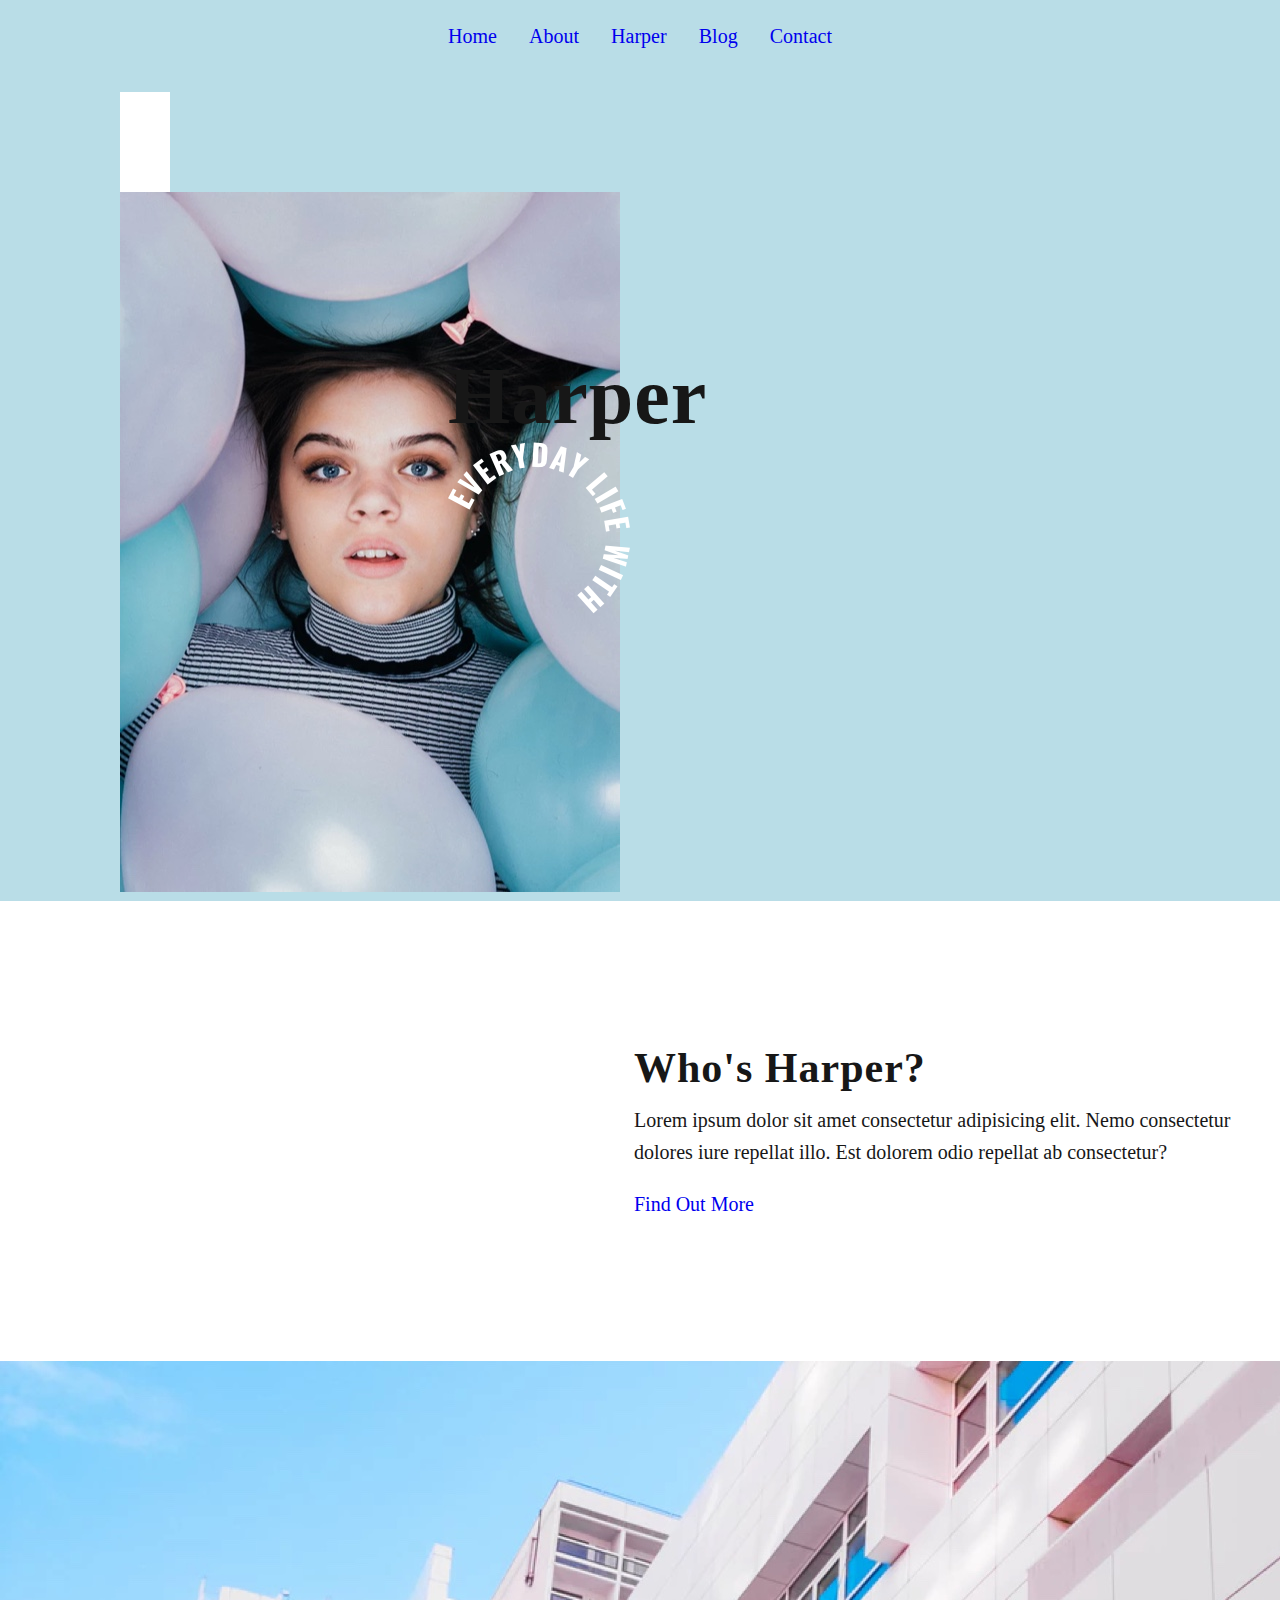
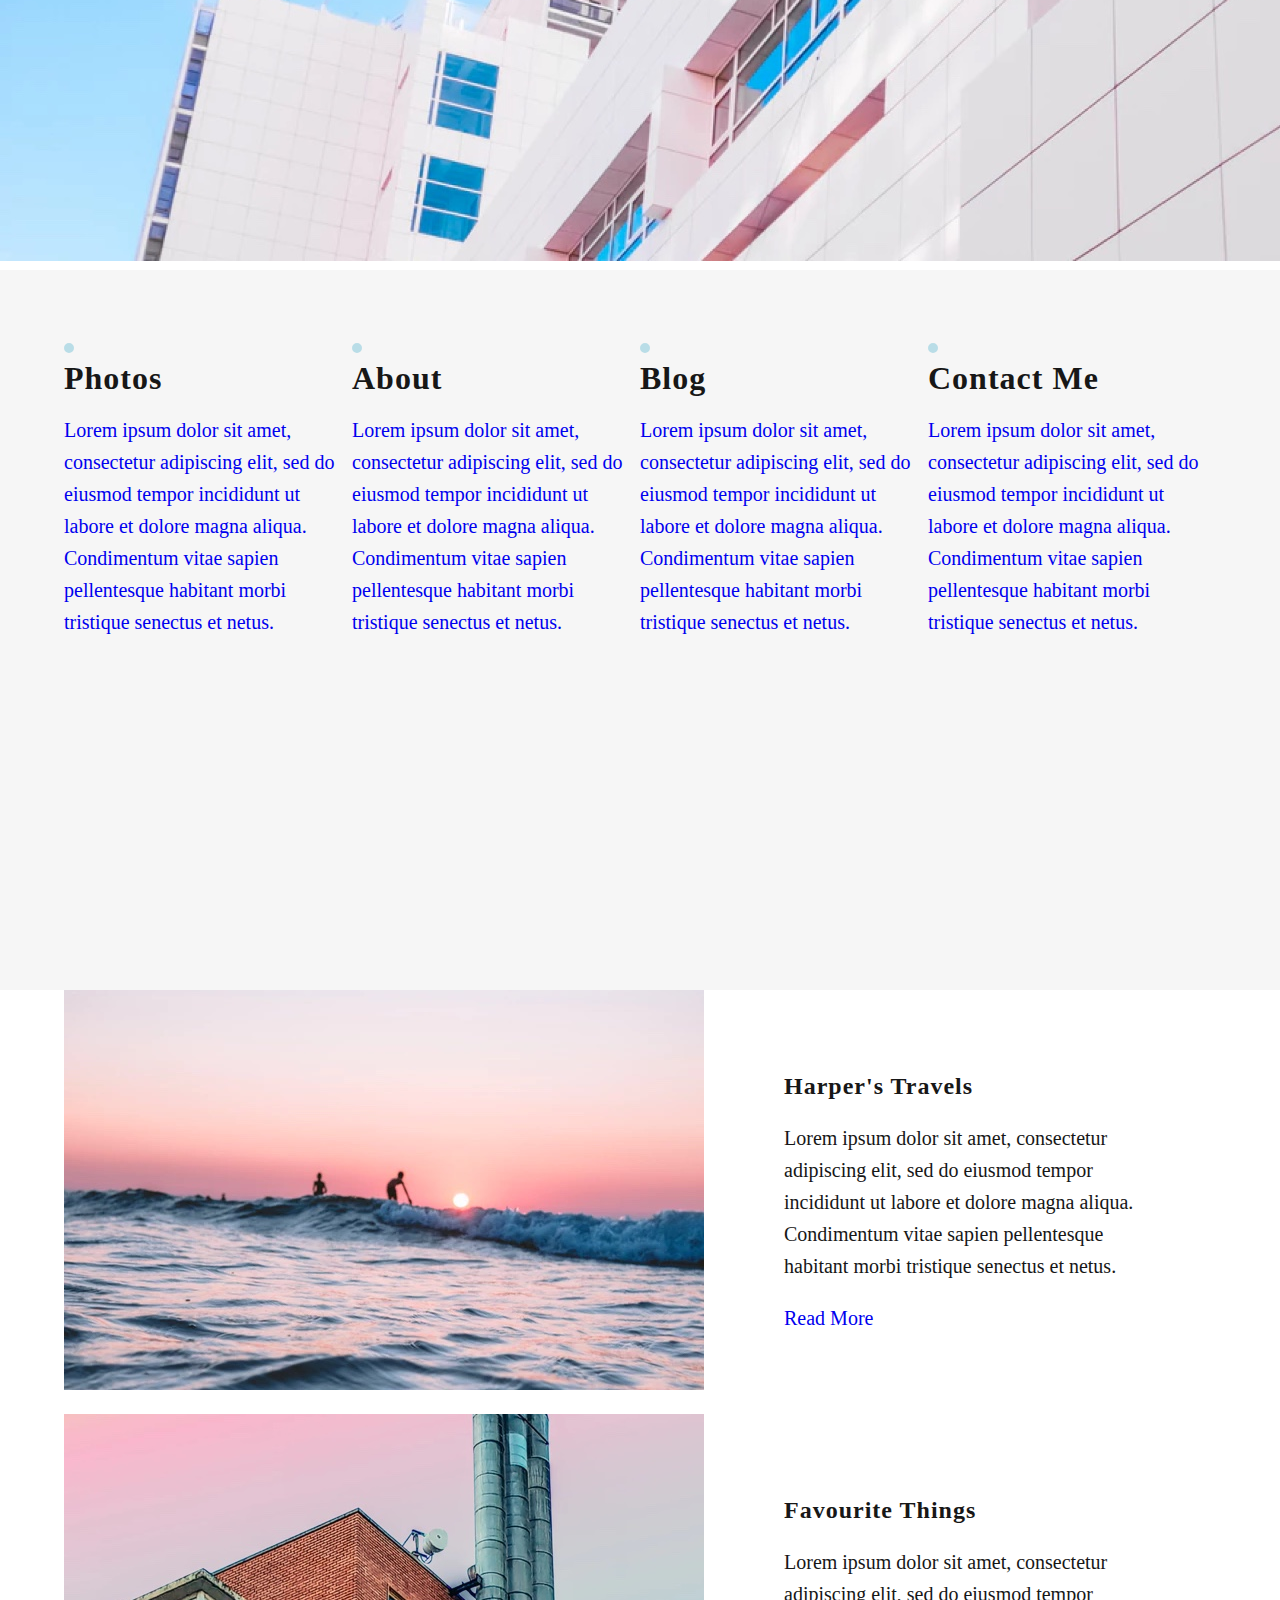
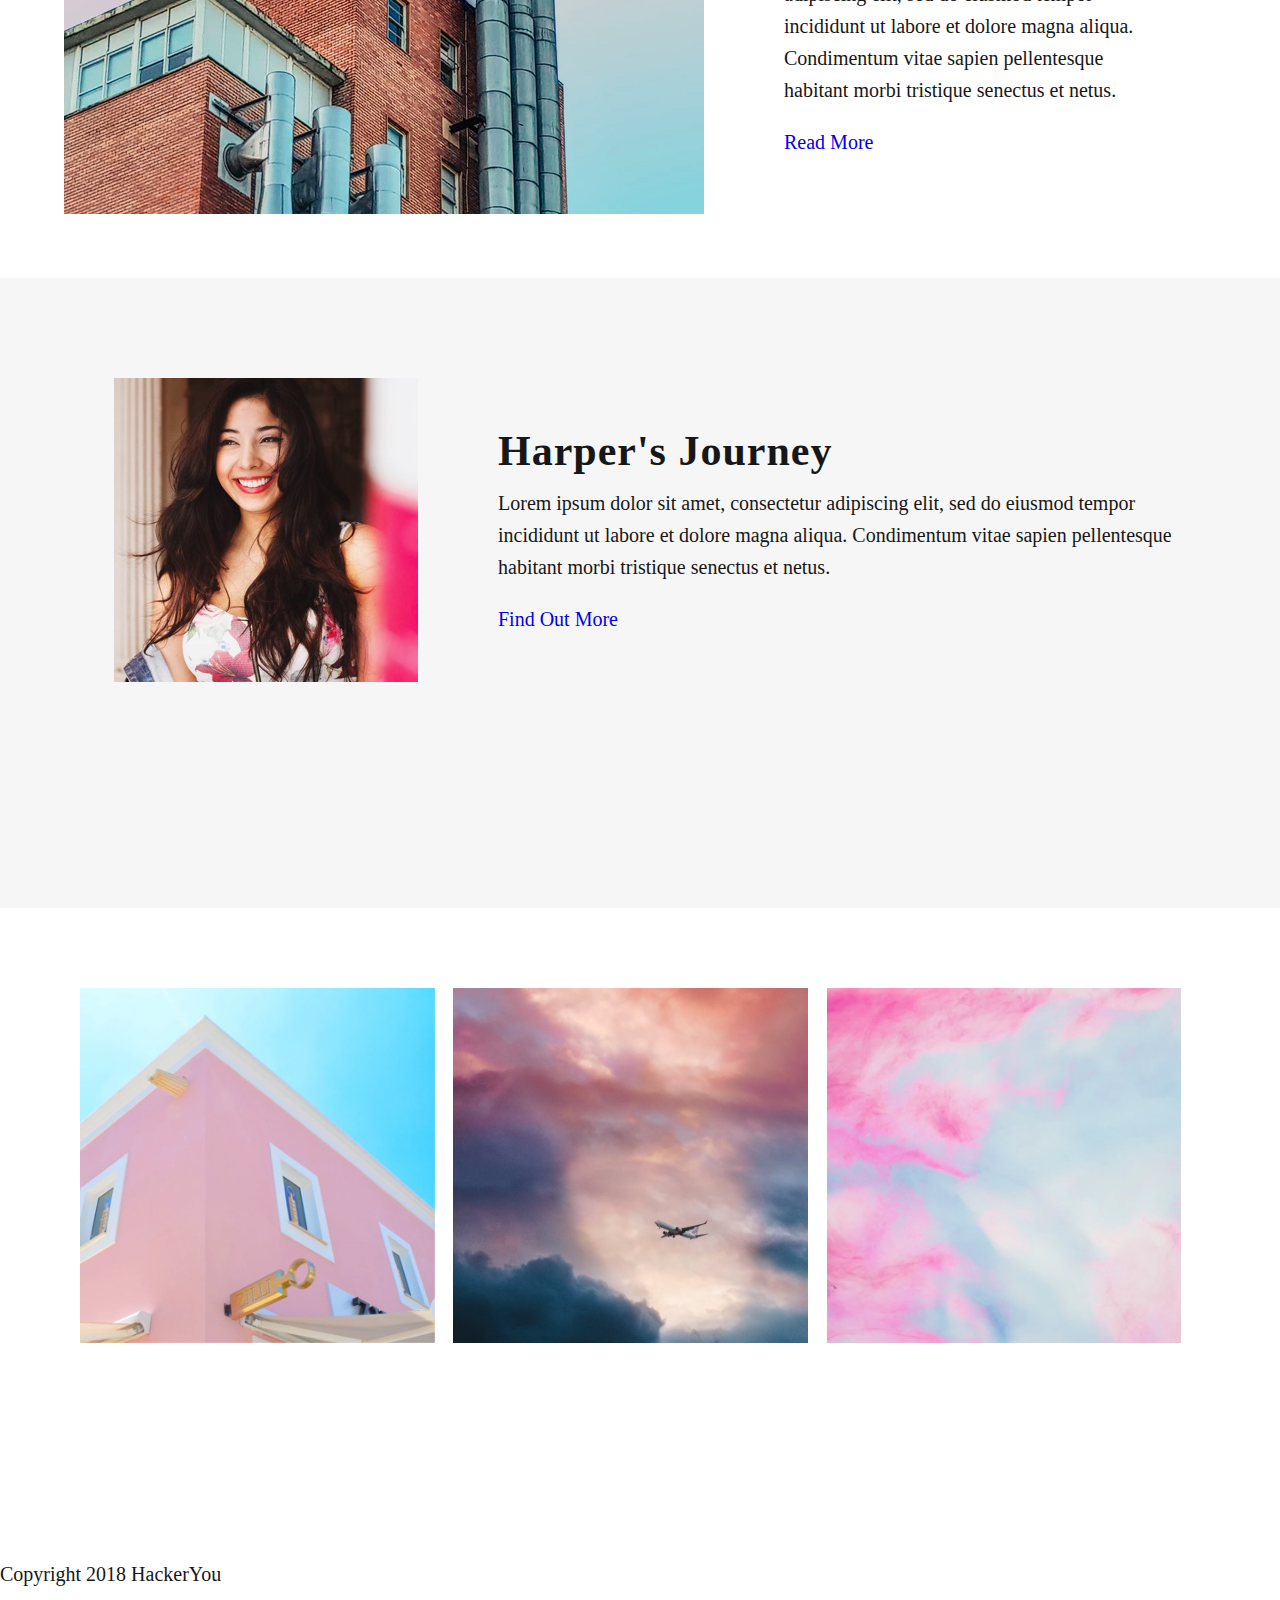
==== index.html @ 5251ff86 "started styling for homme page" ====
<!DOCTYPE html>
<html lang="en">
<head>
    <meta charset="UTF-8">
    <meta http-equiv="X-UA-Compatible" content="IE=edge">
    <meta name="viewport" content="width=device-width, initial-scale=1.0">
    <title>Harper Homepage</title>
    <link rel="stylesheet" href="./styles/styles.css">
</head>
<body>
    <nav class="navBar">
        <!-- <div class="wrapper"> -->
            <ul class="mainMenu">
                <li><a href="#home">Home</a></li>
                <li><a href="#about">About</a></li>
                <li><a href="#home">Harper</a></li>
                <li><a href="#blog">Blog</a></li>
                <li><a href="#contact">Contact</a></li>
            </ul>
        </div>
    </nav>

    <header>
        <div class="headerImgContainer">
            <div class="headerRectangle"></div>
            <img src="./assets/home-image-1.jpg" alt="headshot of women lying down surrounded by balloons">
        </div>
        <div class="headerContent">
            <div class="contentContainer">
                <h1>Harper</h1>
                <img src="./assets/circle-text.png" alt="everyday life with">
            </div>
        </div>
    </header>

    <main id="mainSection">
        <section class="whosHarper" id="about">
            <div class="wrapper">
                <h2>Who's Harper?</h2>
                <p>Lorem ipsum dolor sit amet consectetur adipisicing elit. Nemo consectetur dolores iure repellat illo. Est dolorem odio repellat ab consectetur?</p>
                <a href="#" class="button">Find Out More</a>
            </div>
        </section>
        <section class="spacer">
            <img src="./assets/home-image-2.jpg" alt="close up photo of pink building with blue sky">
        </section>
        <section class="categories">
            <div class="wrapper">
                <ul class="category">
                    <li>
                        <a href="#">
                            <img src="./assets/photos-icon.png" alt="icon of a photo">
                            <h3>Photos</h3>
                            <p>Lorem ipsum dolor sit amet, consectetur adipiscing elit, sed do eiusmod tempor incididunt ut labore et dolore magna aliqua. Condimentum vitae sapien pellentesque habitant morbi tristique senectus et netus.</p>
                        </a>
                    </li>
                    <li>
                        <a href="#">
                            <img src="./assets/user-icon.png" alt="user icon">
                            <h3>About</h3>
                            <p>Lorem ipsum dolor sit amet, consectetur adipiscing elit, sed do eiusmod tempor incididunt ut labore et dolore magna aliqua. Condimentum vitae sapien pellentesque habitant morbi tristique senectus et netus.</p>
                        </a>
                    </li>
                    <li>
                        <a href="#">
                            <img src="./assets/blog-icon.png" alt="icon of a computer">
                            <h3>Blog</h3>
                            <p>Lorem ipsum dolor sit amet, consectetur adipiscing elit, sed do eiusmod tempor incididunt ut labore et dolore magna aliqua. Condimentum vitae sapien pellentesque habitant morbi tristique senectus et netus.</p>
                        </a>
                    </li>
                    <li>
                        <a href="#">
                            <img src="./assets/contact-icon.png" alt="icon of a phone">
                            <h3>Contact Me</h3>
                            <p>Lorem ipsum dolor sit amet, consectetur adipiscing elit, sed do eiusmod tempor incididunt ut labore et dolore magna aliqua. Condimentum vitae sapien pellentesque habitant morbi tristique senectus et netus.</p>
                        </a>
                    </li>
                </ul>
            </div>
        </section>

        <section class="blog" id="blog">
            <div class="wrapper">
                <div class="blogOne">
                    <div class="blogOneImg">
                        <img src="./assets/home-image-3.jpg" alt="two surfers at sunset">
                    </div>
                    <div class="blogOneContent">
                        <h4>Harper's Travels</h4>
                        <p>Lorem ipsum dolor sit amet, consectetur adipiscing elit, sed do eiusmod tempor incididunt ut labore et dolore magna
                        aliqua. Condimentum vitae sapien pellentesque habitant morbi tristique senectus et netus.</p>
                        <a href="#">Read More</a>
                    </div>
                </div>
                <div class="blogTwo">
                    <div class="blogTwoImg">
                        <img src="./assets/home-image-4.jpg" alt="close up shot of industrial building">
                    </div>
                    <div class="blogTwoContent">
                        <h4>Favourite Things</h4>
                        <p>Lorem ipsum dolor sit amet, consectetur adipiscing elit, sed do eiusmod tempor incididunt ut labore et dolore magna
                        aliqua. Condimentum vitae sapien pellentesque habitant morbi tristique senectus et netus.</p>
                        <a href="#">Read More</a>
                    </div>
                </div>
            </div>
        </section>
        
        <section class="journey">
            <div class="wrapper">
                <div class="journeyFlex">
                    <div class="headshot">
                        <img src="./assets/home-image-5.jpg" alt="headshot of Harper">
                    </div>
                    <div class="journeyContent">
                        <h2>Harper's Journey</h2>
                        <p>Lorem ipsum dolor sit amet, consectetur adipiscing elit, sed do eiusmod tempor incididunt ut labore et dolore magna
                        aliqua. Condimentum vitae sapien pellentesque habitant morbi tristique senectus et netus.</p>
                        <a href="#">Find Out More</a>
                    </div>
                </div>
            </div>
        </section>

        <section class="imgGrid">
            <ul>
                <li>
                    <img src="./assets/home-image-6.jpg" alt="close up shot of top of pink building and clear blue sky">
                </li>
                <li>
                    <img src="./assets/home-image-7.jpg" alt="airplane flying in the sky with colourful clouds">
                </li>
                <li>
                    <img src="./assets/home-image-8.jpg" alt="close up shot of blue and pink watercolor painting">
                </li>
            </ul>
        </section>
    </main>

    <footer>
        <p>Copyright 2018 HackerYou</p>
    </footer>
</body>
</html>
---- styles/styles.css ----
html {
  line-height: 1.15;
  -ms-text-size-adjust: 100%;
  -webkit-text-size-adjust: 100%;
}

body {
  margin: 0;
}

article, aside, footer, header, nav, section {
  display: block;
}

h1 {
  font-size: 2em;
  margin: 0.67em 0;
}

figcaption, figure, main {
  display: block;
}

figure {
  margin: 1em 40px;
}

hr {
  -webkit-box-sizing: content-box;
          box-sizing: content-box;
  height: 0;
  overflow: visible;
}

pre {
  font-family: monospace, monospace;
  font-size: 1em;
}

a {
  background-color: transparent;
  -webkit-text-decoration-skip: objects;
}

abbr[title] {
  border-bottom: none;
  text-decoration: underline;
  -webkit-text-decoration: underline dotted;
          text-decoration: underline dotted;
}

b, strong {
  font-weight: inherit;
}

b, strong {
  font-weight: bolder;
}

code, kbd, samp {
  font-family: monospace, monospace;
  font-size: 1em;
}

dfn {
  font-style: italic;
}

mark {
  background-color: #ff0;
  color: #000;
}

small {
  font-size: 80%;
}

sub, sup {
  font-size: 75%;
  line-height: 0;
  position: relative;
  vertical-align: baseline;
}

sub {
  bottom: -0.25em;
}

sup {
  top: -0.5em;
}

audio, video {
  display: inline-block;
}

audio:not([controls]) {
  display: none;
  height: 0;
}

img {
  border-style: none;
}

svg:not(:root) {
  overflow: hidden;
}

button, input, optgroup, select, textarea {
  font-family: sans-serif;
  font-size: 100%;
  line-height: 1.15;
  margin: 0;
}

button, input {
  overflow: visible;
}

button, select {
  text-transform: none;
}

button, html [type=button], [type=reset], [type=submit] {
  -webkit-appearance: button;
}

button::-moz-focus-inner, [type=button]::-moz-focus-inner, [type=reset]::-moz-focus-inner, [type=submit]::-moz-focus-inner {
  border-style: none;
  padding: 0;
}

button:-moz-focusring, [type=button]:-moz-focusring, [type=reset]:-moz-focusring, [type=submit]:-moz-focusring {
  outline: 1px dotted ButtonText;
}

fieldset {
  padding: 0.35em 0.75em 0.625em;
}

legend {
  -webkit-box-sizing: border-box;
          box-sizing: border-box;
  color: inherit;
  display: table;
  max-width: 100%;
  padding: 0;
  white-space: normal;
}

progress {
  display: inline-block;
  vertical-align: baseline;
}

textarea {
  overflow: auto;
}

[type=checkbox], [type=radio] {
  -webkit-box-sizing: border-box;
          box-sizing: border-box;
  padding: 0;
}

[type=number]::-webkit-inner-spin-button, [type=number]::-webkit-outer-spin-button {
  height: auto;
}

[type=search] {
  -webkit-appearance: textfield;
  outline-offset: -2px;
}

[type=search]::-webkit-search-cancel-button, [type=search]::-webkit-search-decoration {
  -webkit-appearance: none;
}

::-webkit-file-upload-button {
  -webkit-appearance: button;
  font: inherit;
}

details, menu {
  display: block;
}

summary {
  display: list-item;
}

canvas {
  display: inline-block;
}

template {
  display: none;
}

[hidden] {
  display: none;
}

html {
  -webkit-box-sizing: border-box;
          box-sizing: border-box;
}

*, *:before, *:after {
  -webkit-box-sizing: inherit;
          box-sizing: inherit;
}

.sr-only {
  position: absolute;
  width: 1px;
  height: 1px;
  margin: -1px;
  border: 0;
  padding: 0;
  white-space: nowrap;
  -webkit-clip-path: inset(100%);
          clip-path: inset(100%);
  clip: rect(0 0 0 0);
  overflow: hidden;
}

@font-face {
  font-family: "Oswald";
  src: url(../fonts/Oswald);
  font-weight: bold;
}
@font-face {
  font-family: "Cabin";
  src: url(../fonts/Cabin);
  font-weight: normal;
}
html {
  font-size: 125%;
}

body {
  font-family: "Cabin";
  font-size: 1rem;
  line-height: 32px;
  letter-spacing: 0px;
  color: #171717;
}

h1, h2, h3, h4 {
  font-family: "Oswald";
  font-weight: bold;
  color: #171717;
  letter-spacing: 1px;
  margin: 0;
}

h1 {
  font-size: 4rem;
  line-height: 92px;
}

h2 {
  font-size: 2.1rem;
}

h3 {
  font-size: 1.6rem;
}

h4 {
  font-size: 1.2rem;
}

ul, li, a, input {
  padding: 0;
  margin: 0;
}

ul {
  list-style: none;
}

a {
  text-decoration: none;
}

.wrapper {
  width: 90%;
  max-width: 1260px;
  margin: 0 auto;
}

button {
  color: #171717;
  background-color: #f38d8d;
  text-align: center;
  line-height: 32px;
  letter-spacing: 1px;
}

header {
  background-color: #b9dde7;
  margin-bottom: 10px;
  display: -webkit-box;
  display: -ms-flexbox;
  display: flex;
  -webkit-box-align: center;
      -ms-flex-align: center;
          align-items: center;
  -ms-flex-wrap: wrap;
      flex-wrap: wrap;
}
header .headerImgContainer {
  width: 30%;
  padding: 20px 0px 0px 120px;
}
header .headerRectangle {
  height: 100px;
  width: 50px;
  background-color: white;
}
header .headerContent {
  width: 60%;
  margin: 0 auto;
}

.navBar {
  background-color: #b9dde7;
}
.navBar ul {
  display: -webkit-box;
  display: -ms-flexbox;
  display: flex;
  width: 30%;
  -webkit-box-pack: justify;
      -ms-flex-pack: justify;
          justify-content: space-between;
  margin: 0 auto;
  padding: 20px 0;
}
.navBar ul a {
  text-decoration: none;
  font-family: "Oswald";
}
.navBar ul li {
  font-family: "Oswald";
}

.whosHarper {
  min-height: 50vh;
  display: -webkit-box;
  display: -ms-flexbox;
  display: flex;
  -webkit-box-align: center;
      -ms-flex-align: center;
          align-items: center;
  margin-left: 600px;
}

.spacer {
  min-height: 20vh;
}
.spacer img {
  background-size: cover;
}

.categories {
  min-height: 80vh;
  padding-top: 60px;
  background-color: #f6f6f6;
}
.categories img {
  width: 3%;
  border: 5px solid #b9dde7;
  border-radius: 100%;
}
.categories ul.category {
  display: -webkit-box;
  display: -ms-flexbox;
  display: flex;
}

.blog {
  margin-bottom: 40px;
}

.blogOne {
  display: -webkit-box;
  display: -ms-flexbox;
  display: flex;
}
.blogOne .blogOneContent {
  margin: 80px;
  display: -webkit-box;
  display: -ms-flexbox;
  display: flex;
  -webkit-box-orient: vertical;
  -webkit-box-direction: normal;
      -ms-flex-direction: column;
          flex-direction: column;
  -webkit-box-pack: center;
      -ms-flex-pack: center;
          justify-content: center;
}

.blogTwo {
  display: -webkit-box;
  display: -ms-flexbox;
  display: flex;
}
.blogTwo .blogTwoContent {
  margin: 80px;
  display: -webkit-box;
  display: -ms-flexbox;
  display: flex;
  -webkit-box-orient: vertical;
  -webkit-box-direction: normal;
      -ms-flex-direction: column;
          flex-direction: column;
  -webkit-box-pack: center;
      -ms-flex-pack: center;
          justify-content: center;
}

.journey {
  min-height: 70vh;
  background: #f6f6f6;
}
.journey .journeyFlex {
  display: -webkit-box;
  display: -ms-flexbox;
  display: flex;
  -webkit-box-pack: center;
      -ms-flex-pack: center;
          justify-content: center;
  -webkit-box-align: center;
      -ms-flex-align: center;
          align-items: center;
  padding-top: 100px;
  margin-left: 50px;
}
.journey .journeyFlex .journeyContent {
  margin-left: 80px;
}

.imgGrid {
  min-height: 70vh;
  padding: 80px 80px;
}
.imgGrid ul {
  display: -webkit-box;
  display: -ms-flexbox;
  display: flex;
  -webkit-box-pack: space-evenly;
      -ms-flex-pack: space-evenly;
          justify-content: space-evenly;
}
.imgGrid ul li img {
  max-width: 95%;
}
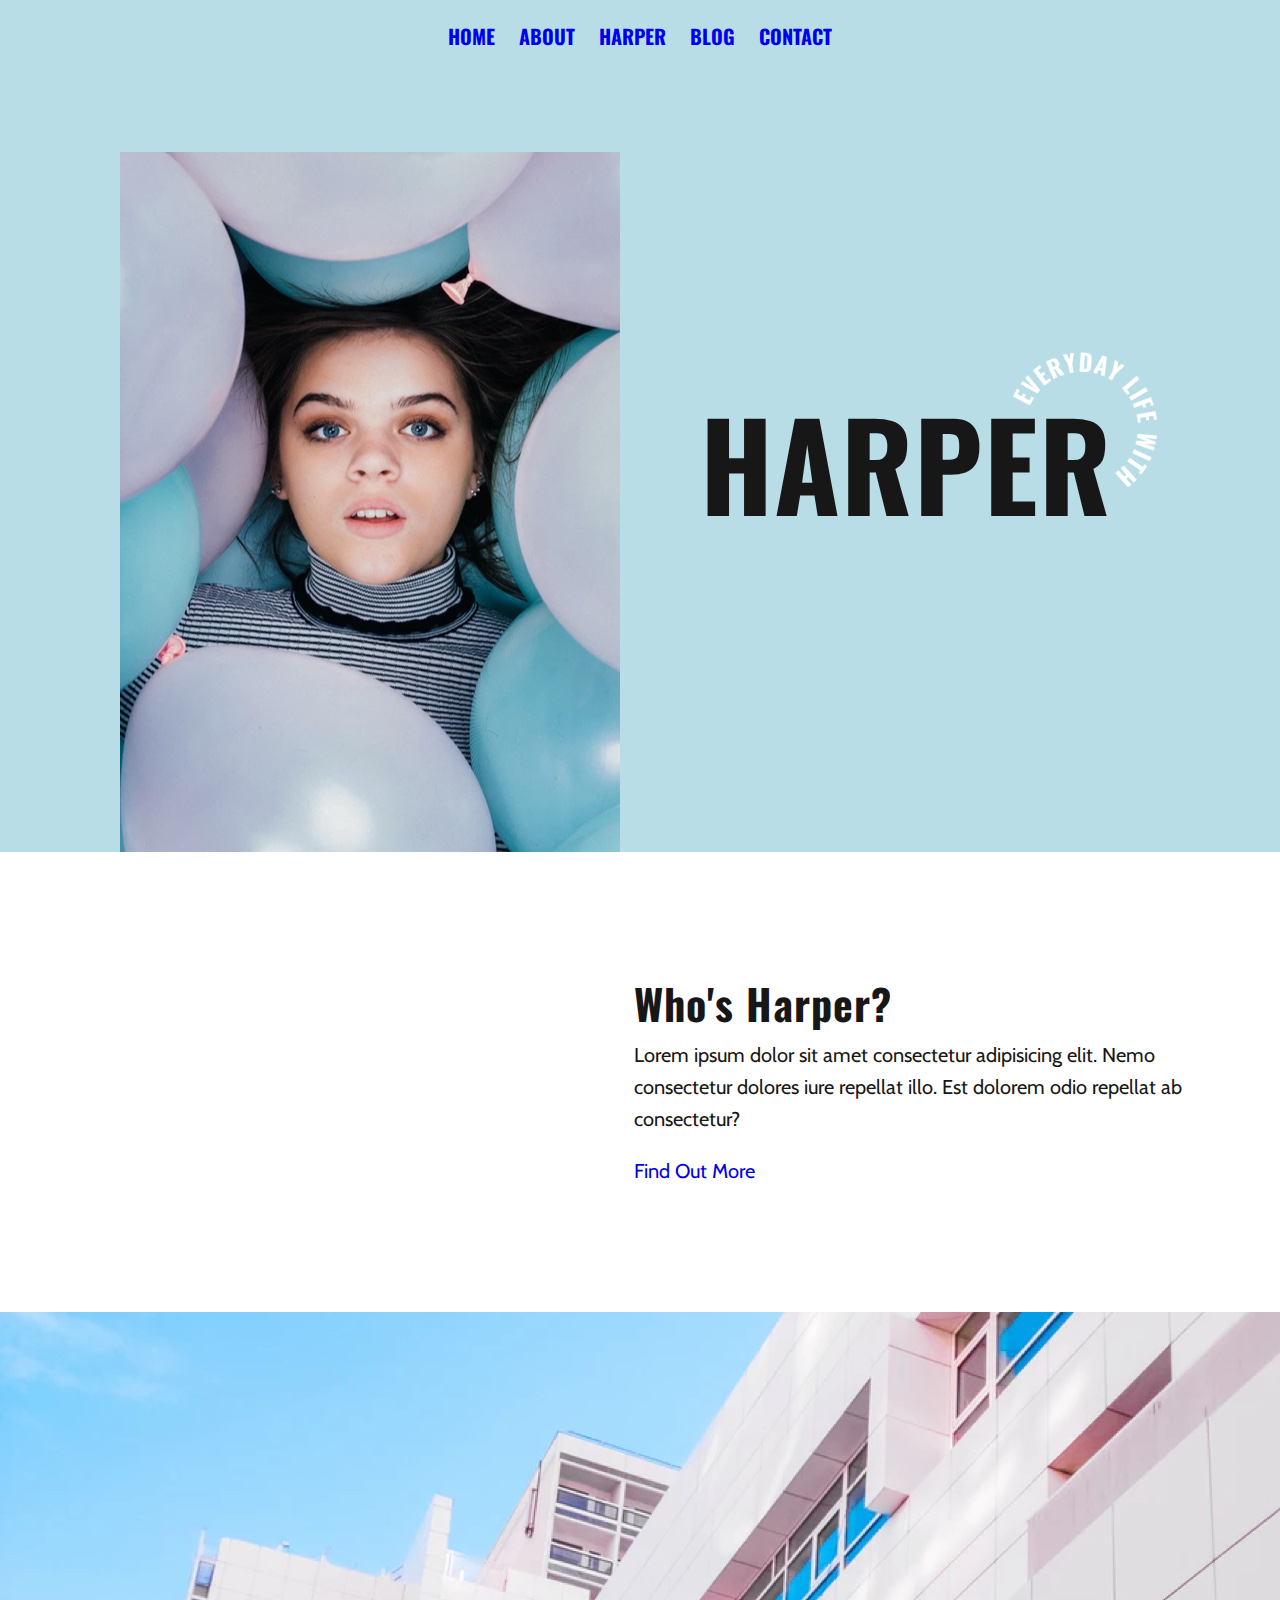
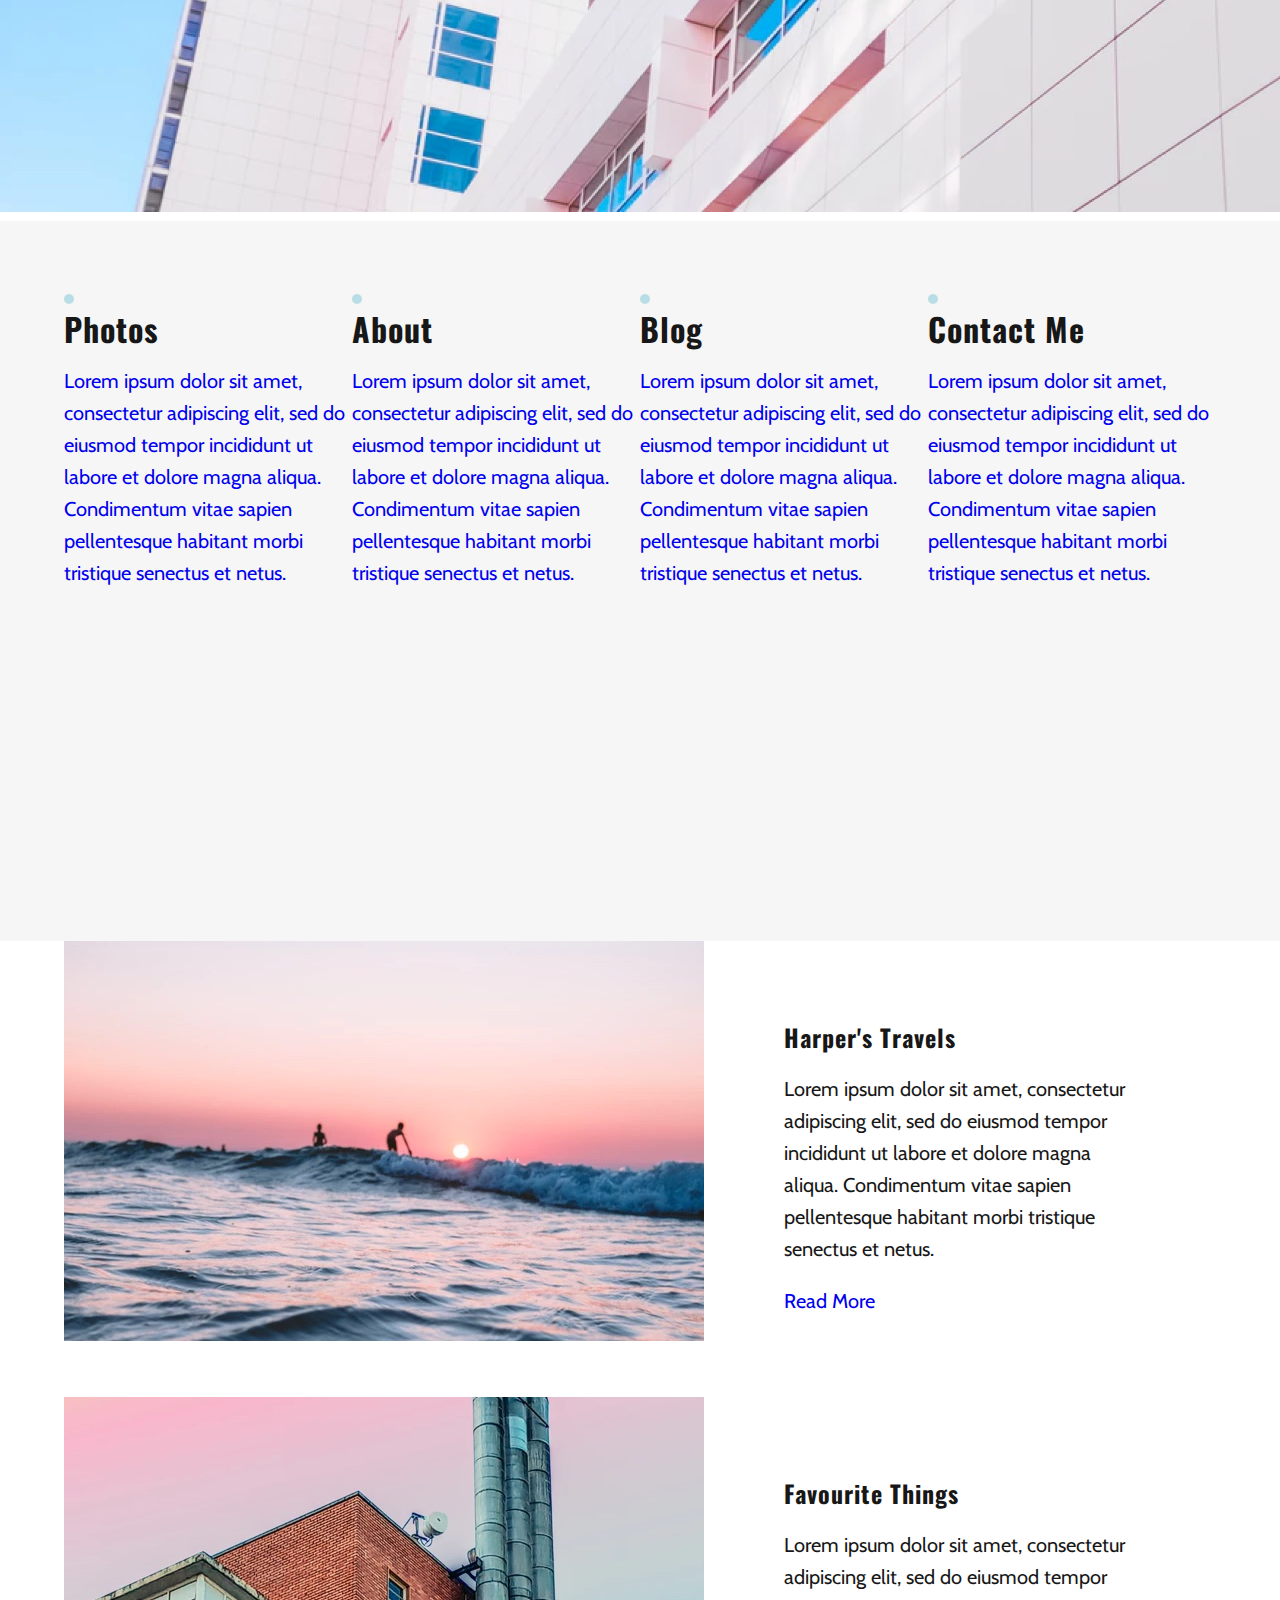
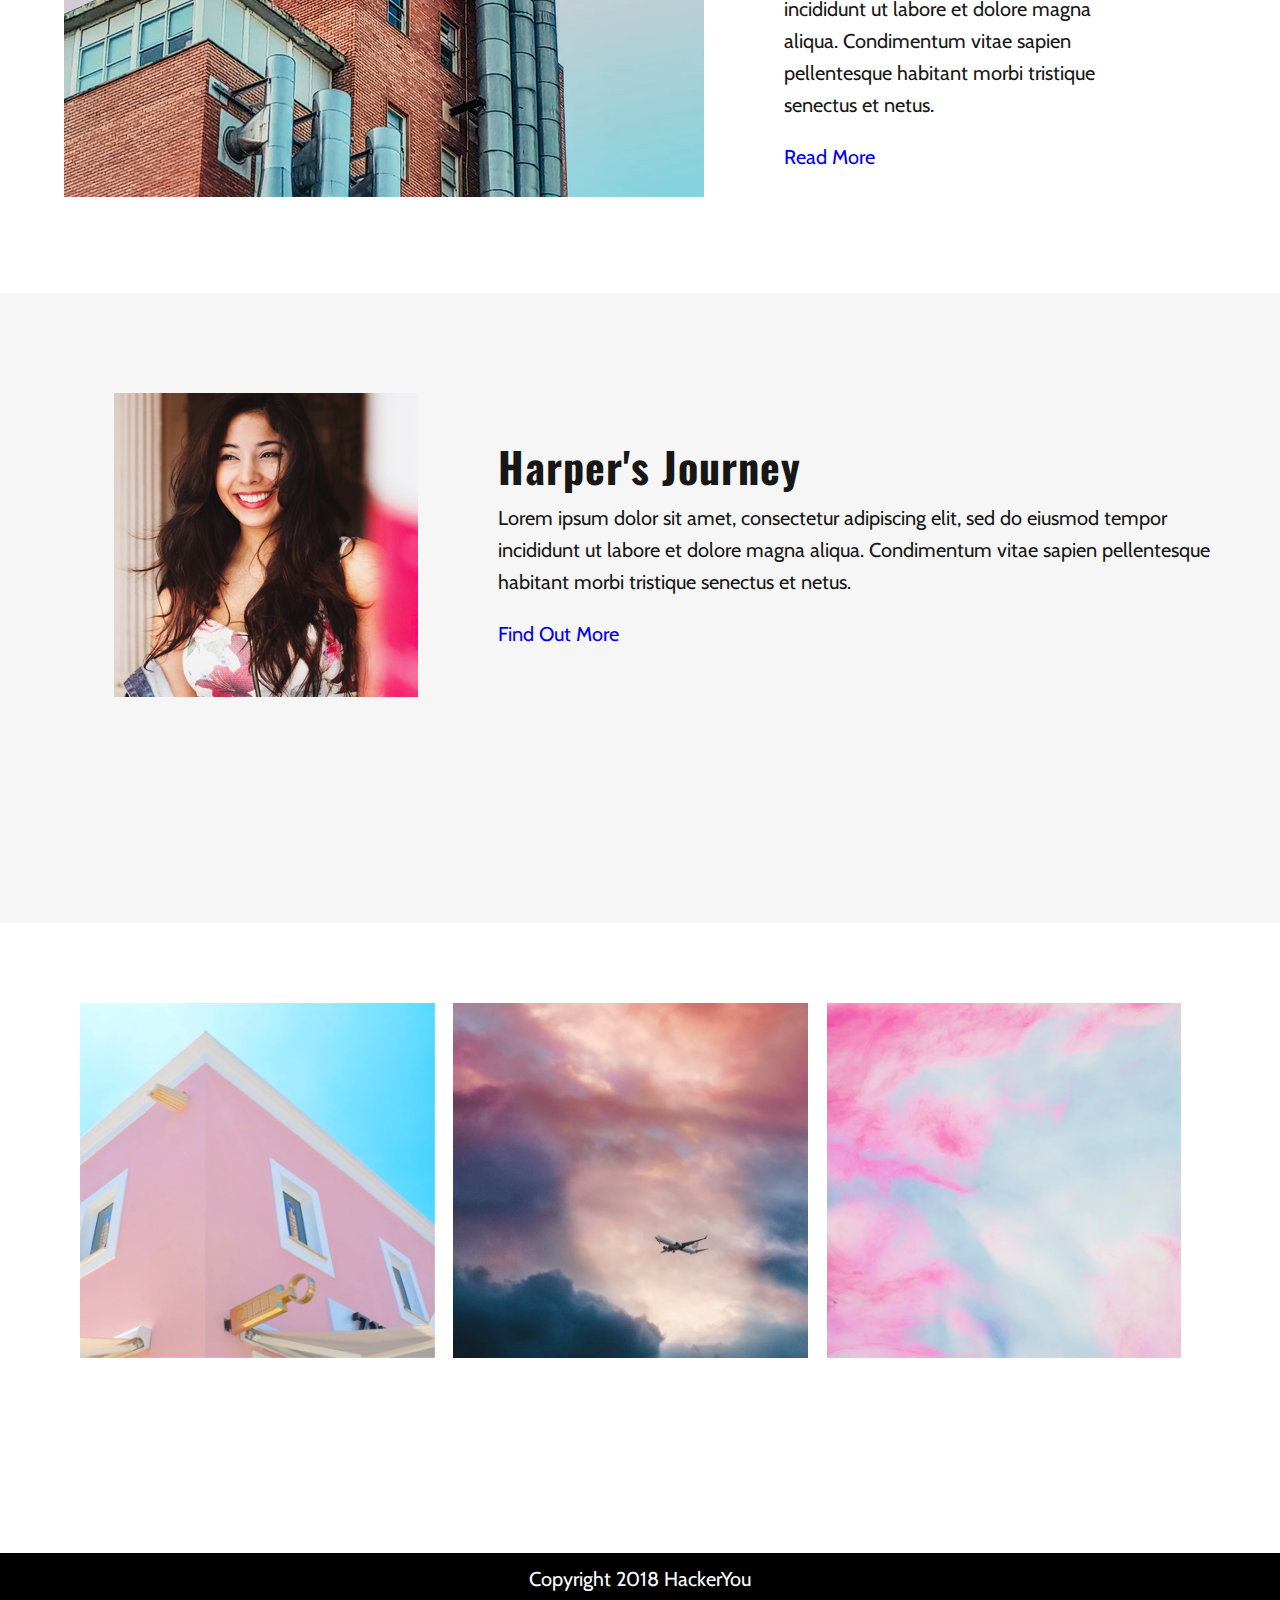
==== commit de8bd95a: "added more header styles to home" ====
--- a/index.html
+++ b/index.html
@@ -11,24 +11,23 @@
     <nav class="navBar">
         <!-- <div class="wrapper"> -->
             <ul class="mainMenu">
-                <li><a href="#home">Home</a></li>
-                <li><a href="#about">About</a></li>
-                <li><a href="#home">Harper</a></li>
-                <li><a href="#blog">Blog</a></li>
-                <li><a href="#contact">Contact</a></li>
+                <li><a href="#home">HOME</a></li>
+                <li><a href="#about">ABOUT</a></li>
+                <li><a href="#home">HARPER</a></li>
+                <li><a href="#blog">BLOG</a></li>
+                <li><a href="#contact">CONTACT</a></li>
             </ul>
         </div>
     </nav>
 
-    <header>
-        <div class="headerImgContainer">
-            <div class="headerRectangle"></div>
-            <img src="./assets/home-image-1.jpg" alt="headshot of women lying down surrounded by balloons">
-        </div>
-        <div class="headerContent">
-            <div class="contentContainer">
-                <h1>Harper</h1>
-                <img src="./assets/circle-text.png" alt="everyday life with">
+    <header class="homeHeader">
+        <div class="headerFlex">
+            <img src="./assets/home-image-1.jpg" alt="headshot of women lying down surrounded by balloons" style="margin-left: 120px;margin-top: 80px;">
+            <div class="headerContent">
+                <div class="contentContainer">
+                    <h1 class="logoHero">HARPER</h1>
+                    <img src="./assets/circle-text.png" alt="everyday life with">
+                </div>
             </div>
         </div>
     </header>
--- a/styles/styles.css
+++ b/styles/styles.css
@@ -228,12 +228,12 @@
 
 @font-face {
   font-family: "Oswald";
-  src: url(../fonts/Oswald);
+  src: url(../assets/fonts/Oswald/Oswald-VariableFont_wght.ttf);
   font-weight: bold;
 }
 @font-face {
   font-family: "Cabin";
-  src: url(../fonts/Cabin);
+  src: url(../assets/fonts/Cabin/Cabin-VariableFont_wdth\,wght.ttf), url(../assets/fonts/Cabin/Cabin-Italic-VariableFont_wdth\,wght.ttf);
   font-weight: normal;
 }
 html {
@@ -303,27 +303,35 @@
 header {
   background-color: #b9dde7;
   margin-bottom: 10px;
+}
+header .headerFlex {
+  display: -webkit-box;
+  display: -ms-flexbox;
+  display: flex;
+}
+header .headerContent {
+  margin-left: 80px;
   display: -webkit-box;
   display: -ms-flexbox;
   display: flex;
   -webkit-box-align: center;
       -ms-flex-align: center;
           align-items: center;
-  -ms-flex-wrap: wrap;
-      flex-wrap: wrap;
-}
-header .headerImgContainer {
-  width: 30%;
-  padding: 20px 0px 0px 120px;
-}
-header .headerRectangle {
-  height: 100px;
-  width: 50px;
-  background-color: white;
-}
-header .headerContent {
-  width: 60%;
-  margin: 0 auto;
+  -webkit-box-pack: center;
+      -ms-flex-pack: center;
+          justify-content: center;
+}
+header .headerContent .contentContainer {
+  position: relative;
+}
+header .headerContent .contentContainer img {
+  width: 35%;
+  position: absolute;
+  top: -64px;
+  right: -45px;
+}
+header .headerContent .logoHero {
+  font-size: 6rem;
 }
 
 .navBar {
@@ -340,11 +348,11 @@
   margin: 0 auto;
   padding: 20px 0;
 }
-.navBar ul a {
+.navBar ul li {
+  font-family: "Oswald";
+}
+.navBar ul li a {
   text-decoration: none;
-  font-family: "Oswald";
-}
-.navBar ul li {
   font-family: "Oswald";
 }
 
@@ -459,4 +467,31 @@
 }
 .imgGrid ul li img {
   max-width: 95%;
+}
+
+.contactMain {
+  background-color: #f6f6f6;
+}
+
+ul.social {
+  width: 20%;
+  display: -webkit-box;
+  display: -ms-flexbox;
+  display: flex;
+  -webkit-box-pack: justify;
+      -ms-flex-pack: justify;
+          justify-content: space-between;
+}
+ul.social img {
+  width: 20px;
+}
+
+footer {
+  background-color: black;
+  text-align: center;
+  color: white;
+}
+footer p {
+  margin: 0;
+  padding: 10px;
 }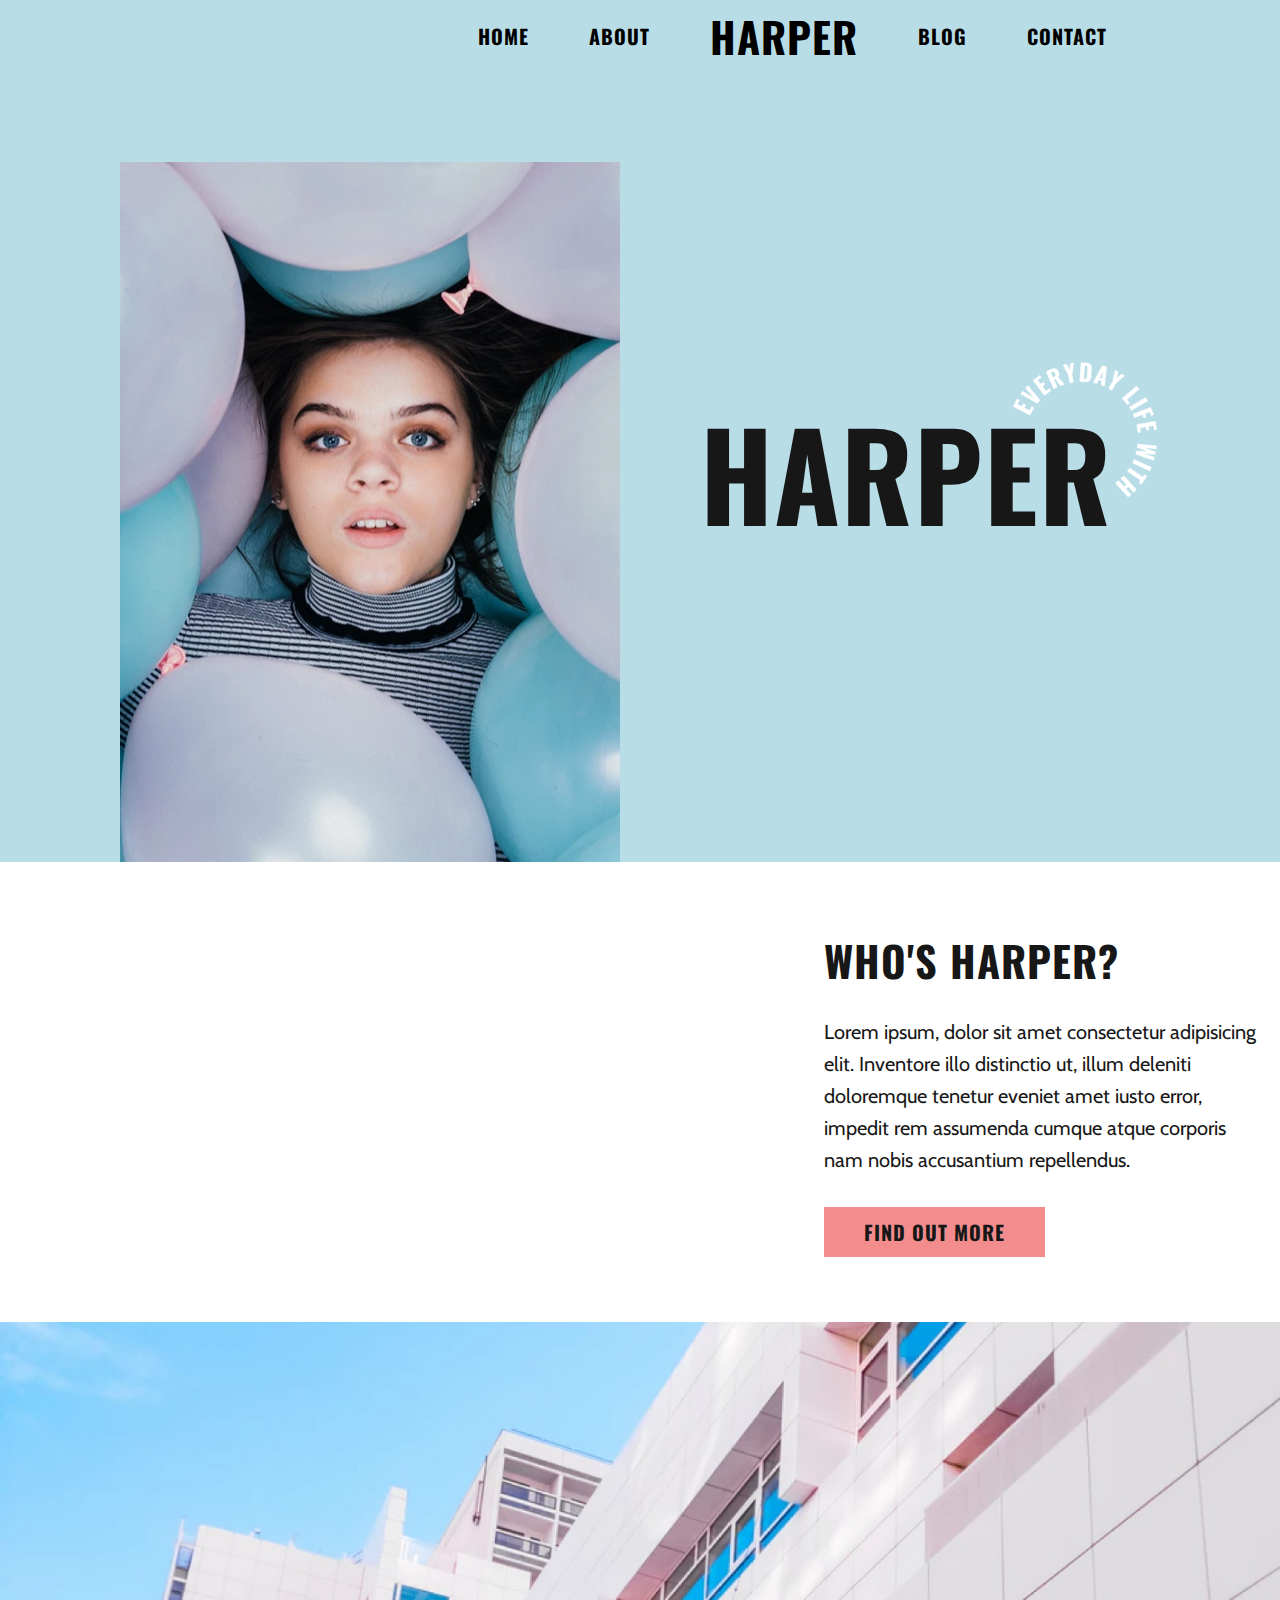
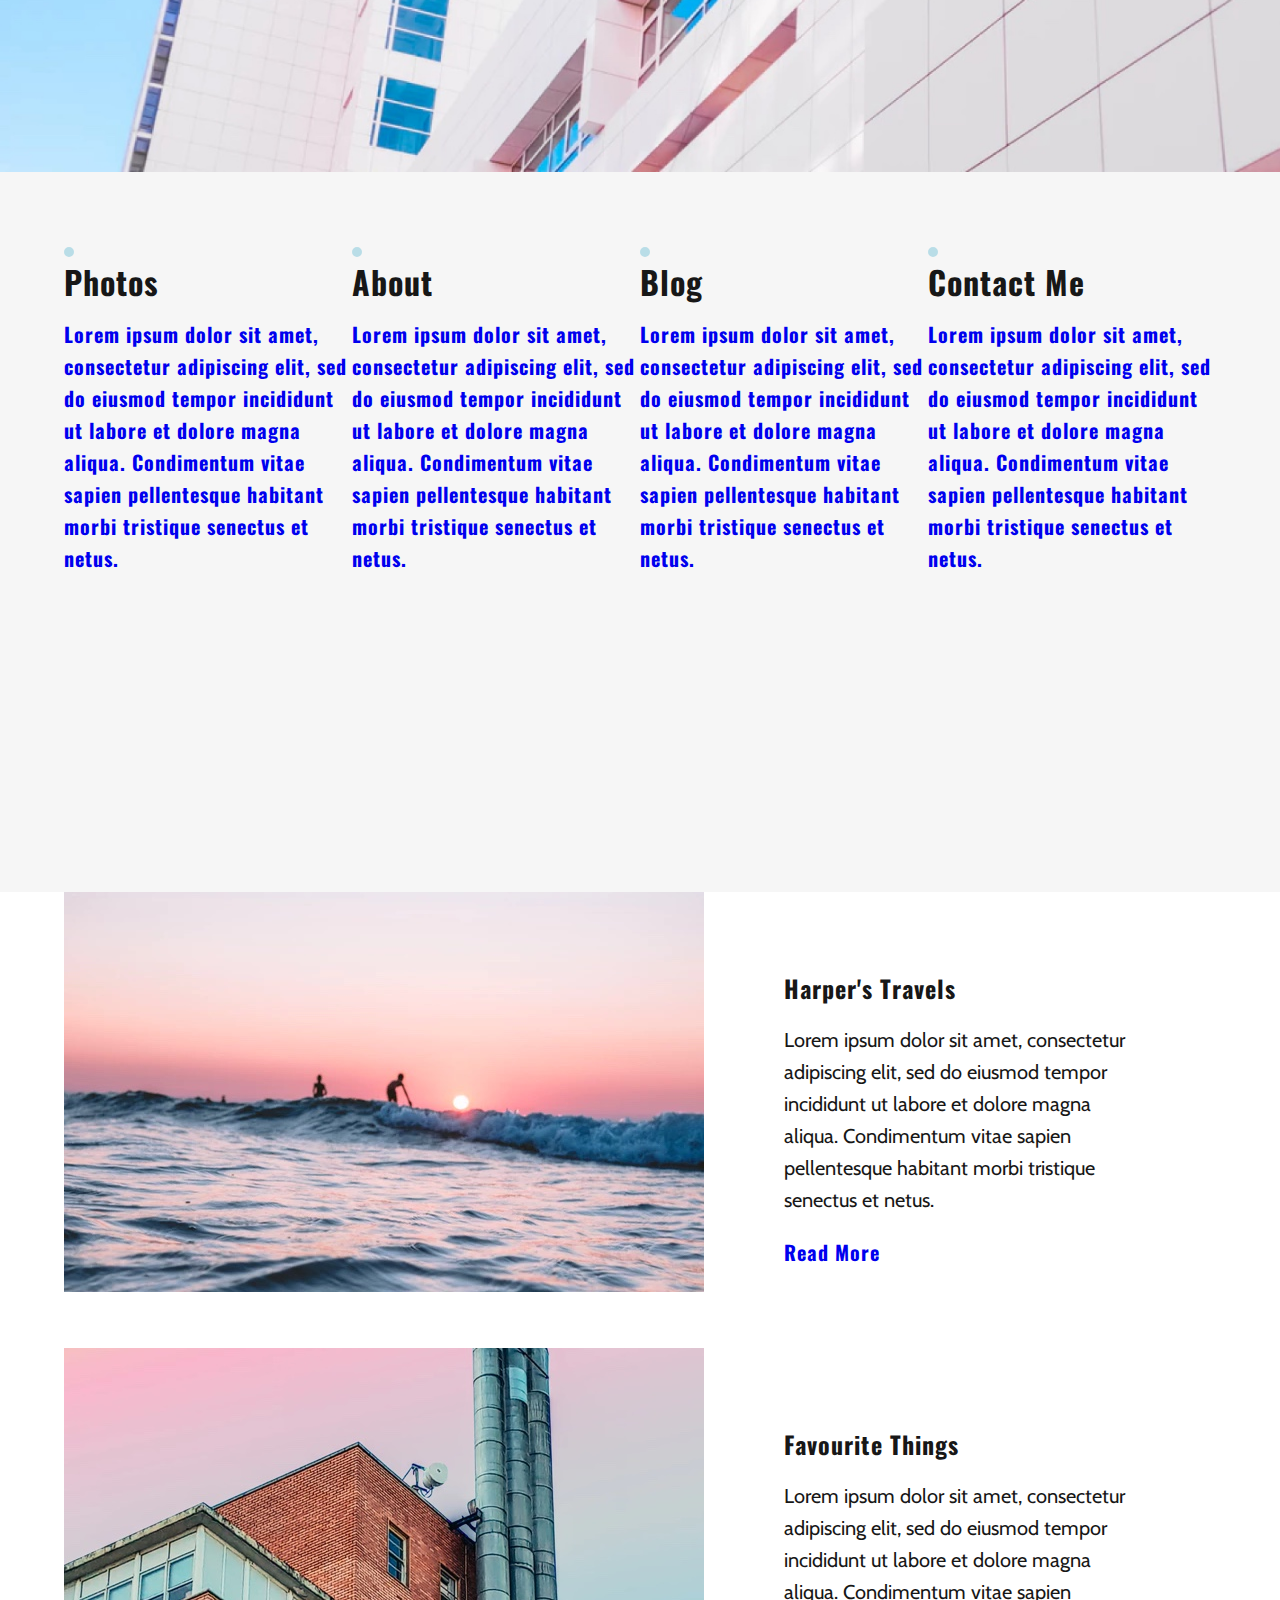
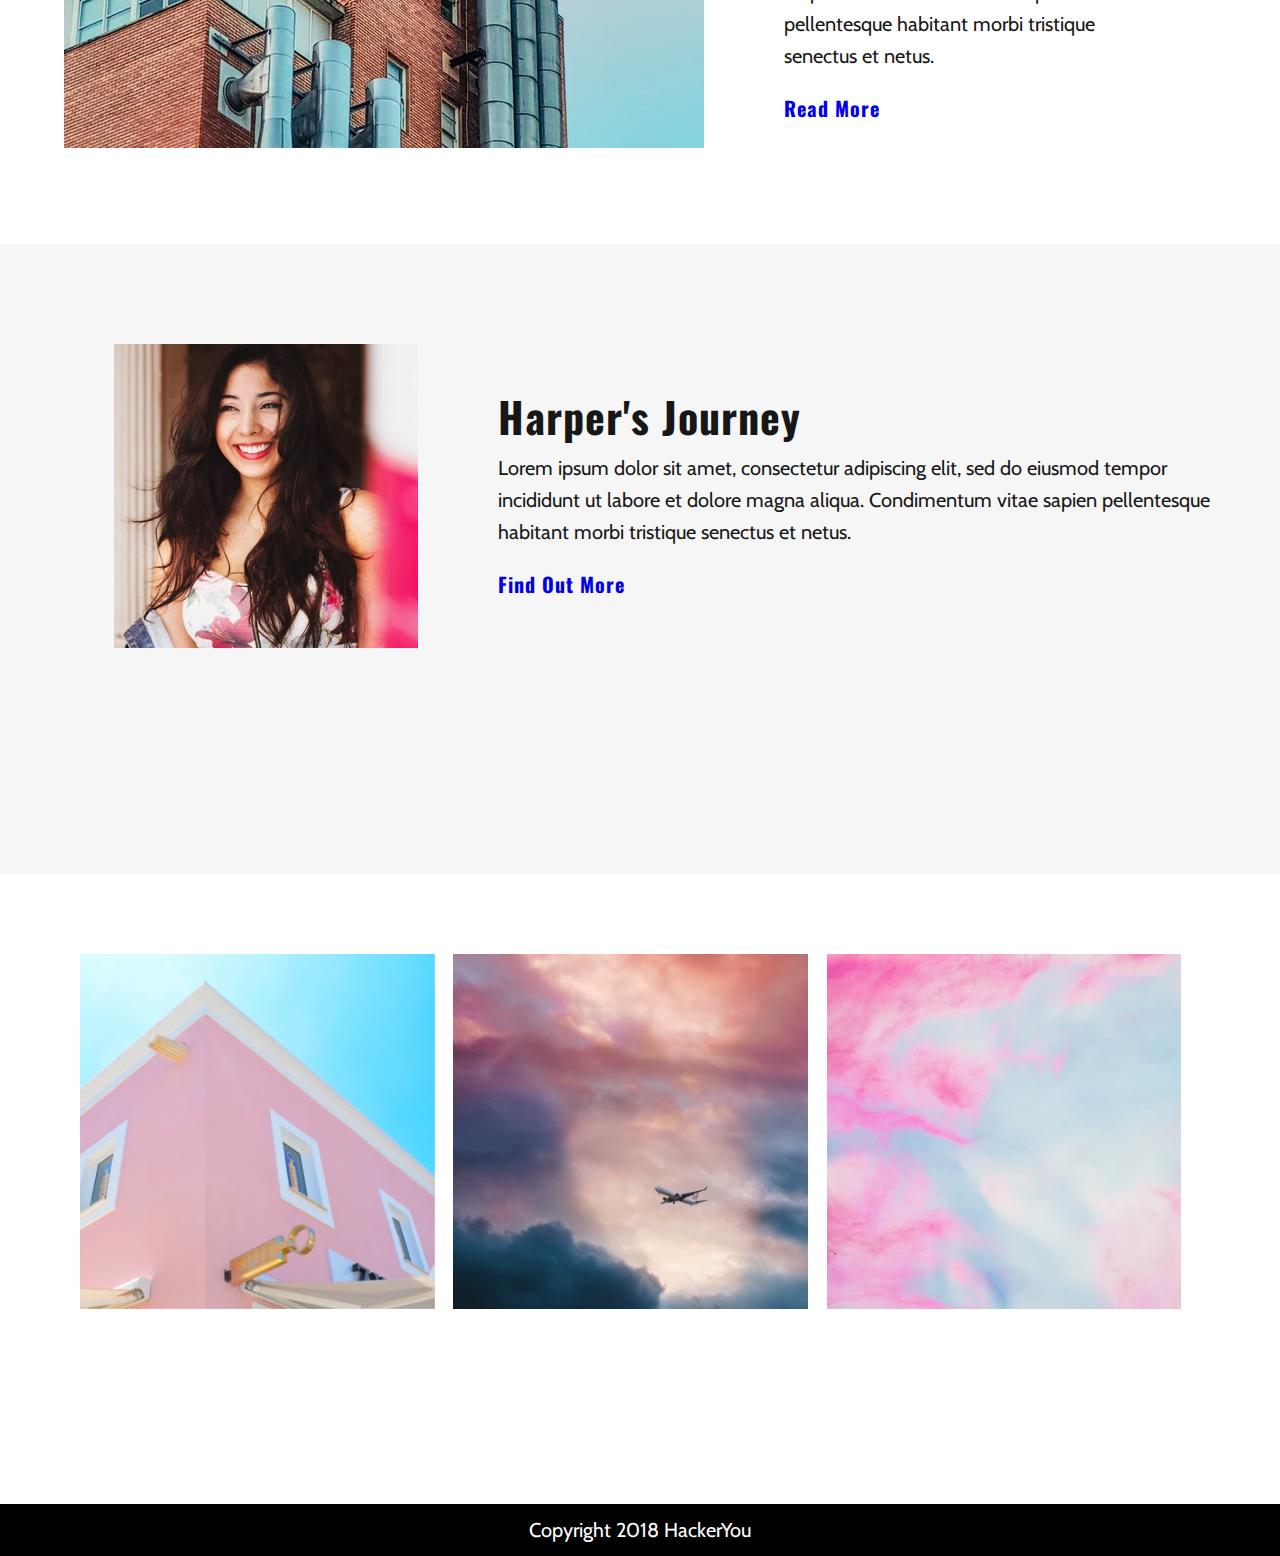
==== commit 9e722c55: "fixed nav and added hover state" ====
--- a/index.html
+++ b/index.html
@@ -13,7 +13,7 @@
             <ul class="mainMenu">
                 <li><a href="#home">HOME</a></li>
                 <li><a href="#about">ABOUT</a></li>
-                <li><a href="#home">HARPER</a></li>
+                <li><a href="#logo">HARPER</a></li>
                 <li><a href="#blog">BLOG</a></li>
                 <li><a href="#contact">CONTACT</a></li>
             </ul>
@@ -35,13 +35,12 @@
     <main id="mainSection">
         <section class="whosHarper" id="about">
             <div class="wrapper">
-                <h2>Who's Harper?</h2>
-                <p>Lorem ipsum dolor sit amet consectetur adipisicing elit. Nemo consectetur dolores iure repellat illo. Est dolorem odio repellat ab consectetur?</p>
-                <a href="#" class="button">Find Out More</a>
+                <h2>WHO'S HARPER?</h2>
+                <p>Lorem ipsum, dolor sit amet consectetur adipisicing elit. Inventore illo distinctio ut, illum deleniti doloremque tenetur eveniet amet iusto error, impedit rem assumenda cumque atque corporis nam nobis accusantium repellendus.</p>
+                <a href="#" class="button">FIND OUT MORE</a>
             </div>
         </section>
         <section class="spacer">
-            <img src="./assets/home-image-2.jpg" alt="close up photo of pink building with blue sky">
         </section>
         <section class="categories">
             <div class="wrapper">
--- a/styles/styles.css
+++ b/styles/styles.css
@@ -283,7 +283,9 @@
 }
 
 a {
+  font-family: "Oswald";
   text-decoration: none;
+  letter-spacing: 1px;
 }
 
 .wrapper {
@@ -292,12 +294,13 @@
   margin: 0 auto;
 }
 
-button {
+.button {
   color: #171717;
   background-color: #f38d8d;
   text-align: center;
   line-height: 32px;
   letter-spacing: 1px;
+  padding: 10px 40px;
 }
 
 header {
@@ -351,9 +354,19 @@
 .navBar ul li {
   font-family: "Oswald";
 }
+.navBar ul li a[href="#logo"] {
+  font-size: 2.1rem;
+}
 .navBar ul li a {
   text-decoration: none;
   font-family: "Oswald";
+  color: black;
+  margin: 0 30px;
+  -webkit-transition: 0.1s;
+  transition: 0.1s;
+}
+.navBar ul li a:hover {
+  color: white;
 }
 
 .whosHarper {
@@ -364,14 +377,17 @@
   -webkit-box-align: center;
       -ms-flex-align: center;
           align-items: center;
-  margin-left: 600px;
+  margin-left: 800px;
+}
+.whosHarper p {
+  padding: 20px 0;
 }
 
 .spacer {
-  min-height: 20vh;
-}
-.spacer img {
+  min-height: 50vh;
+  background-image: url(../assets/home-image-2.jpg);
   background-size: cover;
+  background-repeat: no-repeat;
 }
 
 .categories {
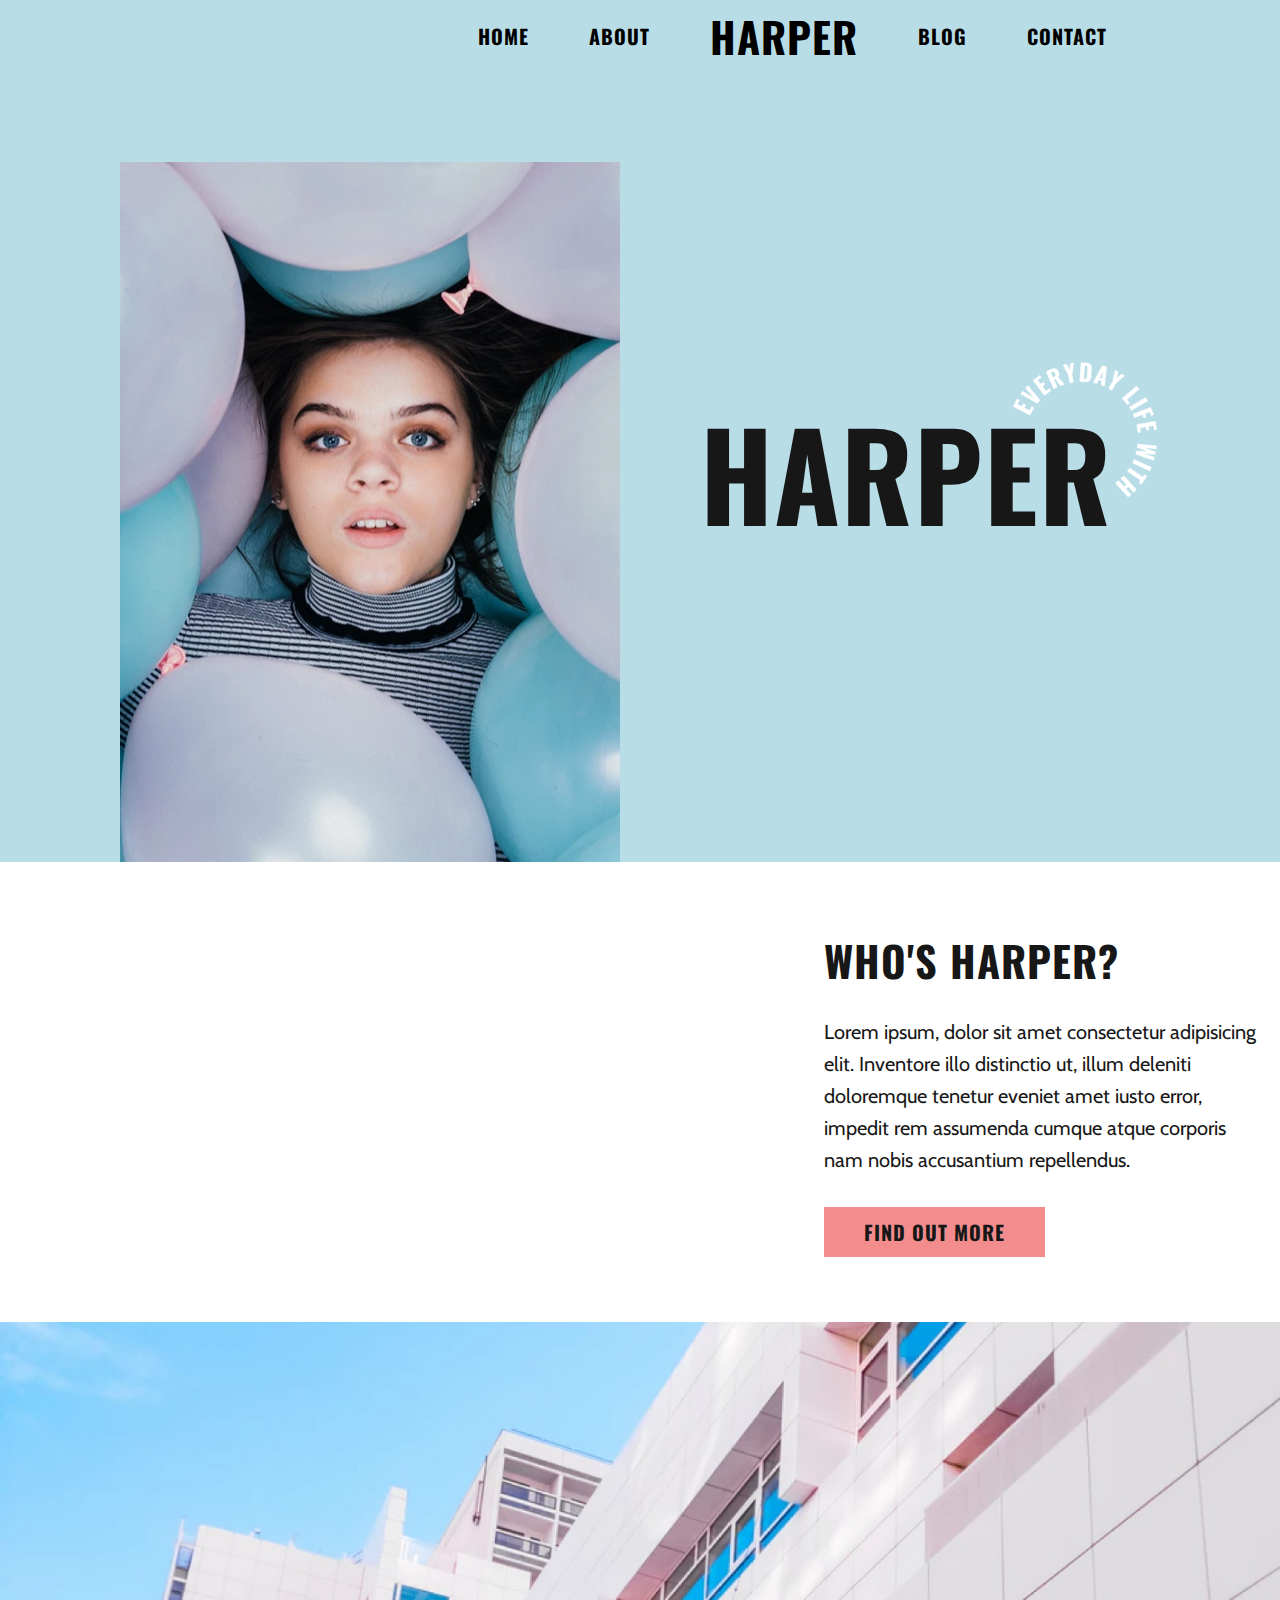
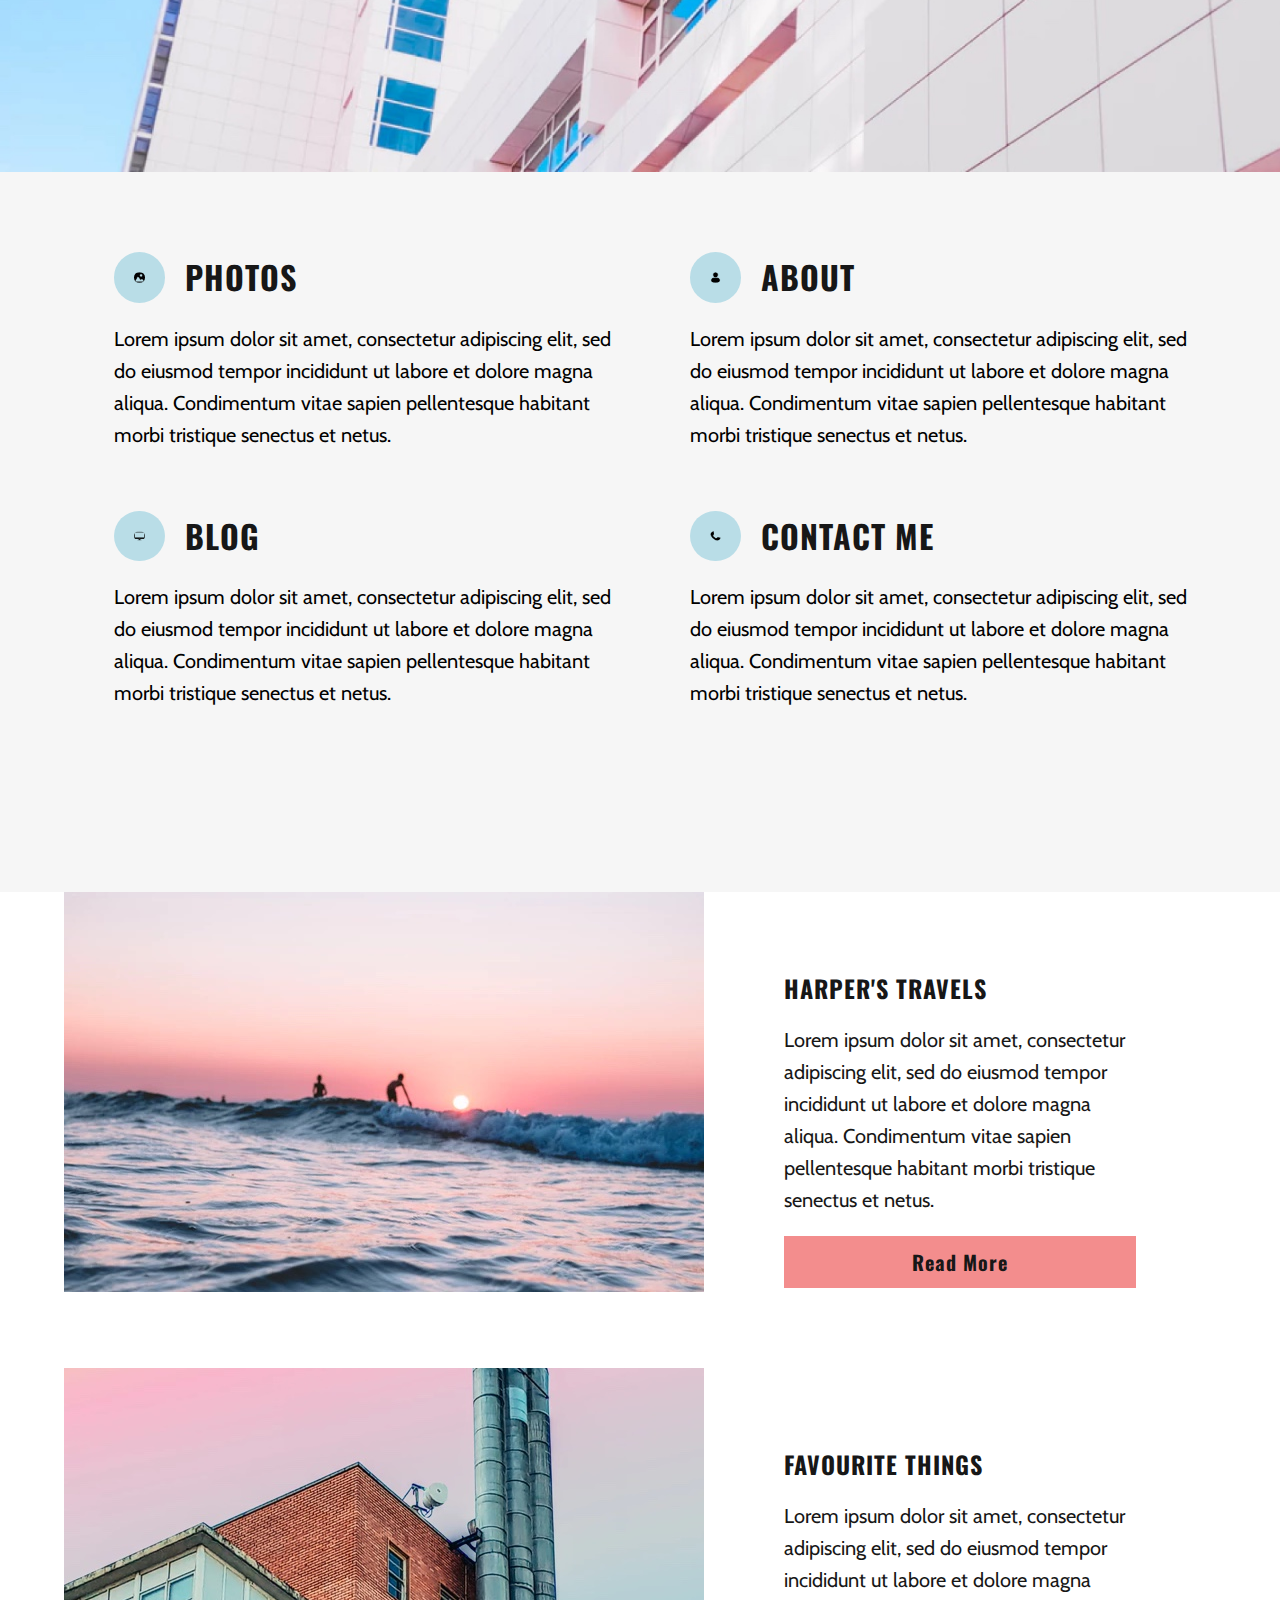
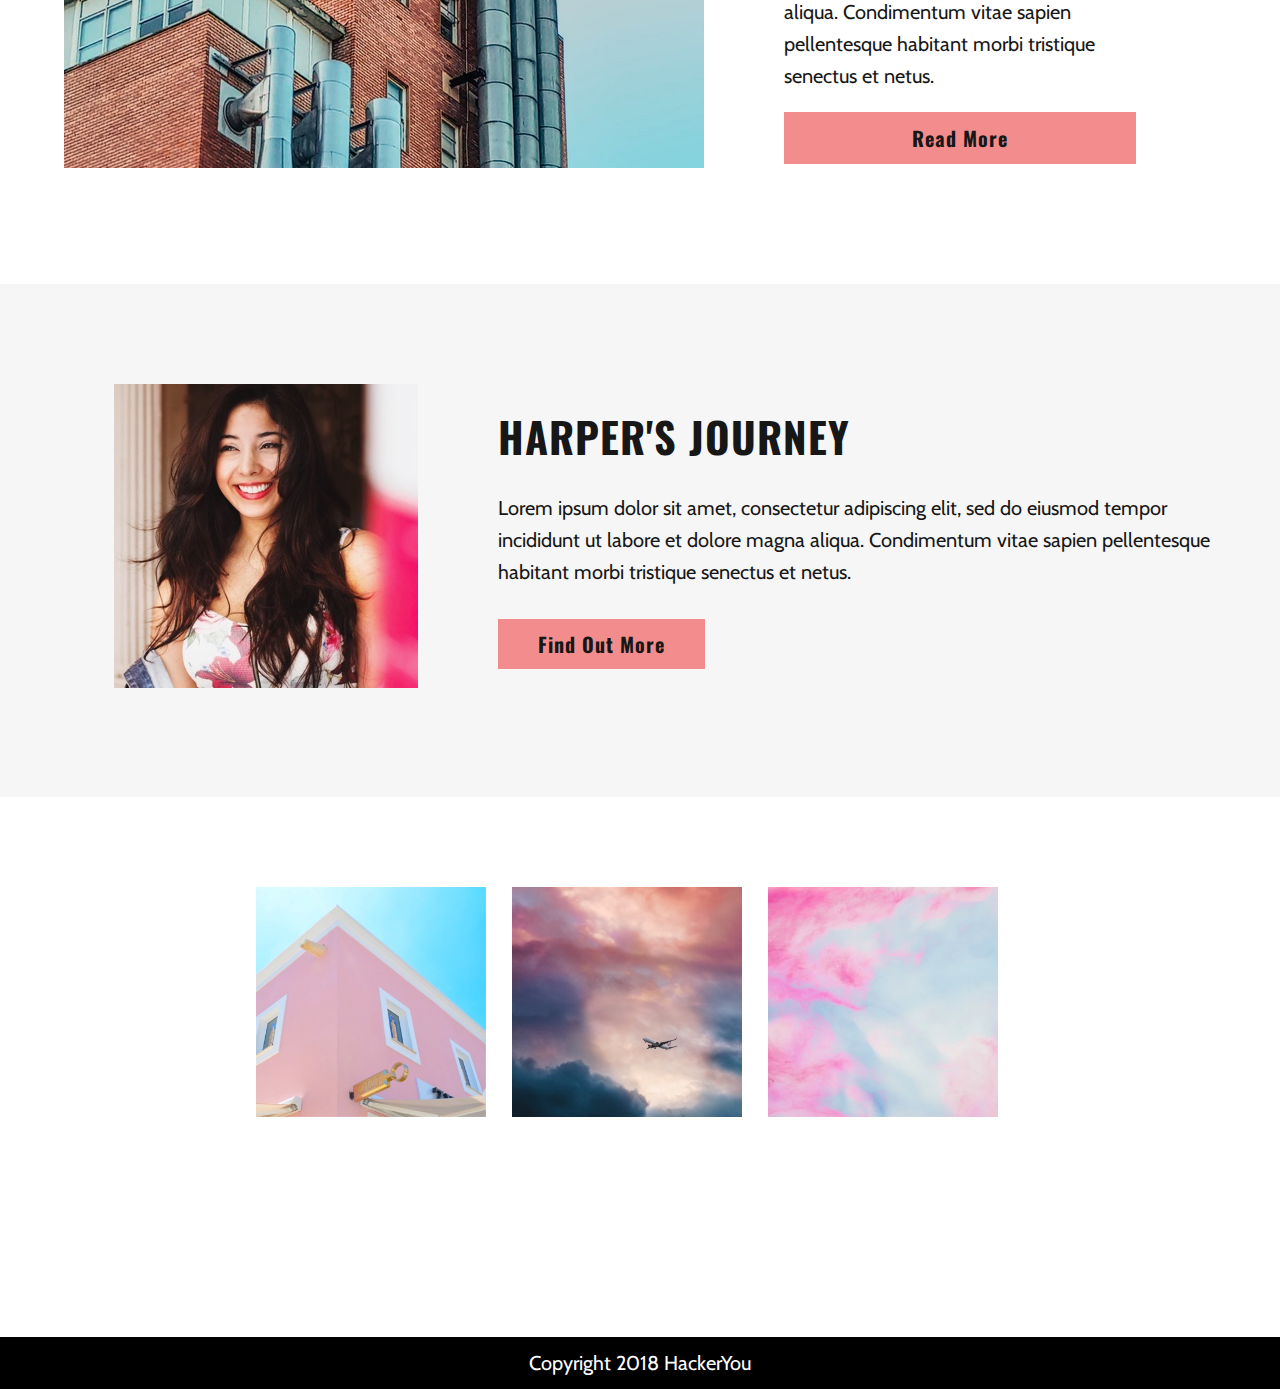
==== commit 2c9c48b9: "added styling to categories section" ====
--- a/index.html
+++ b/index.html
@@ -45,34 +45,41 @@
         <section class="categories">
             <div class="wrapper">
                 <ul class="category">
-                    <li>
-                        <a href="#">
-                            <img src="./assets/photos-icon.png" alt="icon of a photo">
-                            <h3>Photos</h3>
-                            <p>Lorem ipsum dolor sit amet, consectetur adipiscing elit, sed do eiusmod tempor incididunt ut labore et dolore magna aliqua. Condimentum vitae sapien pellentesque habitant morbi tristique senectus et netus.</p>
-                        </a>
-                    </li>
-                    <li>
-                        <a href="#">
-                            <img src="./assets/user-icon.png" alt="user icon">
-                            <h3>About</h3>
-                            <p>Lorem ipsum dolor sit amet, consectetur adipiscing elit, sed do eiusmod tempor incididunt ut labore et dolore magna aliqua. Condimentum vitae sapien pellentesque habitant morbi tristique senectus et netus.</p>
-                        </a>
-                    </li>
-                    <li>
-                        <a href="#">
-                            <img src="./assets/blog-icon.png" alt="icon of a computer">
-                            <h3>Blog</h3>
-                            <p>Lorem ipsum dolor sit amet, consectetur adipiscing elit, sed do eiusmod tempor incididunt ut labore et dolore magna aliqua. Condimentum vitae sapien pellentesque habitant morbi tristique senectus et netus.</p>
-                        </a>
-                    </li>
-                    <li>
-                        <a href="#">
-                            <img src="./assets/contact-icon.png" alt="icon of a phone">
-                            <h3>Contact Me</h3>
-                            <p>Lorem ipsum dolor sit amet, consectetur adipiscing elit, sed do eiusmod tempor incididunt ut labore et dolore magna aliqua. Condimentum vitae sapien pellentesque habitant morbi tristique senectus et netus.</p>
-                        </a>
-                    </li>
+                    <div class="categoryFlex">
+                        <div class="rowOne">
+                            <li class="itemOne">
+                                <div class="iconPhoto">
+                                    <img src="./assets/photos-icon.png" alt="icon of a photo">
+                                    <h3>PHOTOS</h3>
+                                </div>
+                                <p>Lorem ipsum dolor sit amet, consectetur adipiscing elit, sed do eiusmod tempor incididunt ut labore et dolore magna aliqua. Condimentum vitae sapien pellentesque habitant morbi tristique senectus et netus.</p>
+                                
+                            </li>
+                            <li class="itemTwo">
+                                <div class="iconUser">
+                                    <img src="./assets/user-icon.png" alt="user icon">
+                                    <h3>ABOUT</h3>
+                                </div>
+                                <p>Lorem ipsum dolor sit amet, consectetur adipiscing elit, sed do eiusmod tempor incididunt ut labore et dolore magna aliqua. Condimentum vitae sapien pellentesque habitant morbi tristique senectus et netus.</p>
+                            </li>
+                        </div>
+                        <div class="rowTwo">
+                            <li class="itemThree">
+                                <div class="iconBlog">
+                                    <img src="./assets/blog-icon.png" alt="icon of a computer">
+                                    <h3>BLOG</h3>
+                                </div>
+                                <p>Lorem ipsum dolor sit amet, consectetur adipiscing elit, sed do eiusmod tempor incididunt ut labore et dolore magna aliqua. Condimentum vitae sapien pellentesque habitant morbi tristique senectus et netus.</p>
+                            </li>
+                            <li class="itemFour">
+                                <div class="iconPhone">
+                                    <img src="./assets/contact-icon.png" alt="icon of a phone">
+                                    <h3>CONTACT ME</h3>
+                                </div>
+                                <p>Lorem ipsum dolor sit amet, consectetur adipiscing elit, sed do eiusmod tempor incididunt ut labore et dolore magna aliqua. Condimentum vitae sapien pellentesque habitant morbi tristique senectus et netus.</p>
+                            </li>
+                        </div>
+                    </div>
                 </ul>
             </div>
         </section>
@@ -84,10 +91,10 @@
                         <img src="./assets/home-image-3.jpg" alt="two surfers at sunset">
                     </div>
                     <div class="blogOneContent">
-                        <h4>Harper's Travels</h4>
+                        <h4>HARPER'S TRAVELS</h4>
                         <p>Lorem ipsum dolor sit amet, consectetur adipiscing elit, sed do eiusmod tempor incididunt ut labore et dolore magna
                         aliqua. Condimentum vitae sapien pellentesque habitant morbi tristique senectus et netus.</p>
-                        <a href="#">Read More</a>
+                        <a href="#" class="blogButton">Read More</a>
                     </div>
                 </div>
                 <div class="blogTwo">
@@ -95,10 +102,10 @@
                         <img src="./assets/home-image-4.jpg" alt="close up shot of industrial building">
                     </div>
                     <div class="blogTwoContent">
-                        <h4>Favourite Things</h4>
+                        <h4>FAVOURITE THINGS</h4>
                         <p>Lorem ipsum dolor sit amet, consectetur adipiscing elit, sed do eiusmod tempor incididunt ut labore et dolore magna
                         aliqua. Condimentum vitae sapien pellentesque habitant morbi tristique senectus et netus.</p>
-                        <a href="#">Read More</a>
+                        <a href="#" class="blogButton">Read More</a>
                     </div>
                 </div>
             </div>
@@ -111,10 +118,10 @@
                         <img src="./assets/home-image-5.jpg" alt="headshot of Harper">
                     </div>
                     <div class="journeyContent">
-                        <h2>Harper's Journey</h2>
+                        <h2>HARPER'S JOURNEY</h2>
                         <p>Lorem ipsum dolor sit amet, consectetur adipiscing elit, sed do eiusmod tempor incididunt ut labore et dolore magna
                         aliqua. Condimentum vitae sapien pellentesque habitant morbi tristique senectus et netus.</p>
-                        <a href="#">Find Out More</a>
+                        <a href="#" class="button">Find Out More</a>
                     </div>
                 </div>
             </div>
--- a/styles/styles.css
+++ b/styles/styles.css
@@ -392,22 +392,51 @@
 
 .categories {
   min-height: 80vh;
-  padding-top: 60px;
+  padding: 60px 0;
   background-color: #f6f6f6;
 }
-.categories img {
-  width: 3%;
-  border: 5px solid #b9dde7;
-  border-radius: 100%;
-}
-.categories ul.category {
-  display: -webkit-box;
-  display: -ms-flexbox;
-  display: flex;
+.categories .itemOne, .categories .itemTwo, .categories .itemThree, .categories .itemFour {
+  padding: 20px;
+  margin-left: 30px;
+}
+.categories .rowOne, .categories .rowTwo {
+  display: -webkit-box;
+  display: -ms-flexbox;
+  display: flex;
+}
+.categories .rowOne img, .categories .rowTwo img {
+  width: 10%;
+  background-color: #b9dde7;
+  padding: 20px;
+  border-radius: 50%;
+}
+.categories .rowOne .iconPhoto, .categories .rowOne .iconUser, .categories .rowOne .iconBlog, .categories .rowOne .iconPhone, .categories .rowTwo .iconPhoto, .categories .rowTwo .iconUser, .categories .rowTwo .iconBlog, .categories .rowTwo .iconPhone {
+  display: -webkit-box;
+  display: -ms-flexbox;
+  display: flex;
+  -webkit-box-align: center;
+      -ms-flex-align: center;
+          align-items: center;
+}
+.categories .rowOne .iconPhoto h3, .categories .rowOne .iconUser h3, .categories .rowOne .iconBlog h3, .categories .rowOne .iconPhone h3, .categories .rowTwo .iconPhoto h3, .categories .rowTwo .iconUser h3, .categories .rowTwo .iconBlog h3, .categories .rowTwo .iconPhone h3 {
+  margin-left: 20px;
+}
+.categories p {
+  font-family: "Cabin";
+  color: black;
 }
 
 .blog {
   margin-bottom: 40px;
+}
+
+a.blogButton {
+  color: #171717;
+  background-color: #f38d8d;
+  text-align: center;
+  line-height: 32px;
+  letter-spacing: 1px;
+  padding: 10px 40px;
 }
 
 .blogOne {
@@ -449,8 +478,9 @@
 }
 
 .journey {
-  min-height: 70vh;
+  min-height: 0vh;
   background: #f6f6f6;
+  padding-bottom: 100px;
 }
 .journey .journeyFlex {
   display: -webkit-box;
@@ -468,10 +498,15 @@
 .journey .journeyFlex .journeyContent {
   margin-left: 80px;
 }
+.journey .journeyFlex .journeyContent p {
+  padding: 20px 0;
+}
 
 .imgGrid {
-  min-height: 70vh;
-  padding: 80px 80px;
+  min-height: 60vh;
+  padding-top: 90px;
+  width: 60%;
+  margin: 0 auto;
 }
 .imgGrid ul {
   display: -webkit-box;
@@ -482,7 +517,7 @@
           justify-content: space-evenly;
 }
 .imgGrid ul li img {
-  max-width: 95%;
+  max-width: 90%;
 }
 
 .contactMain {
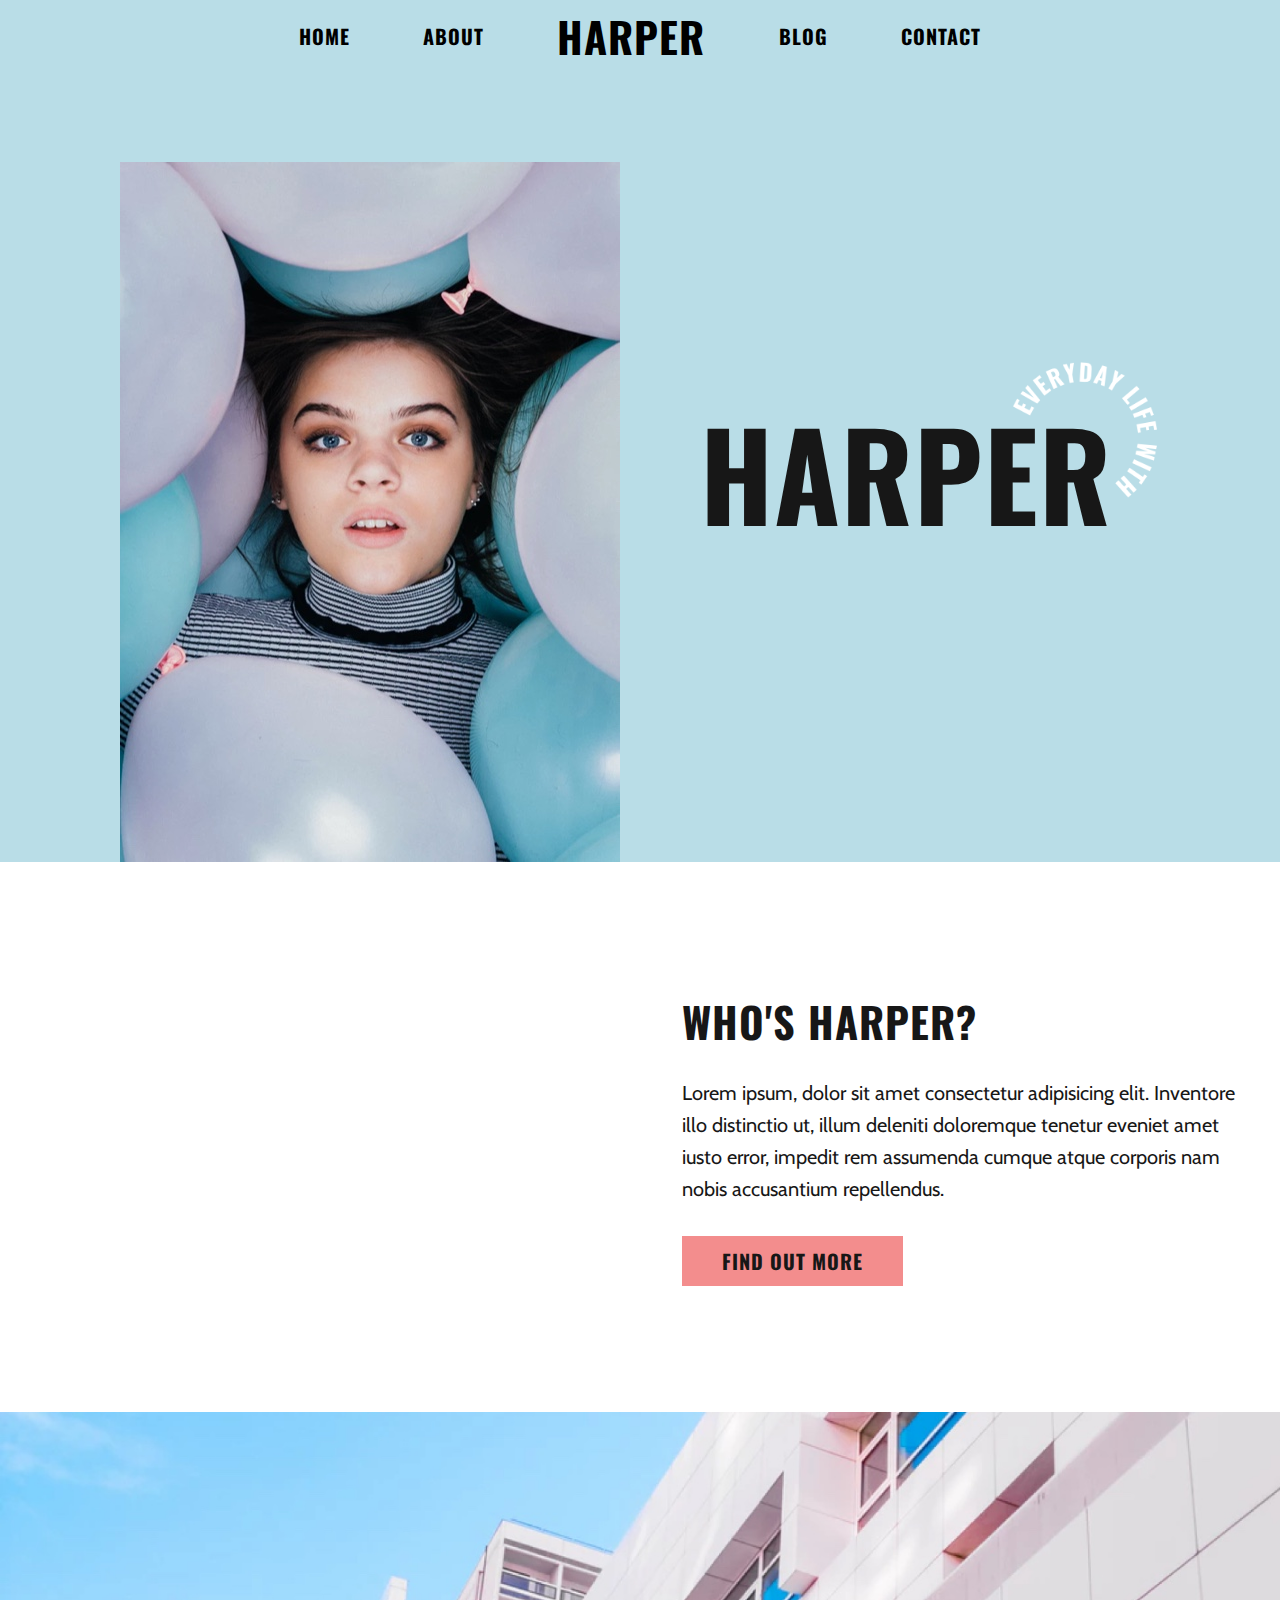
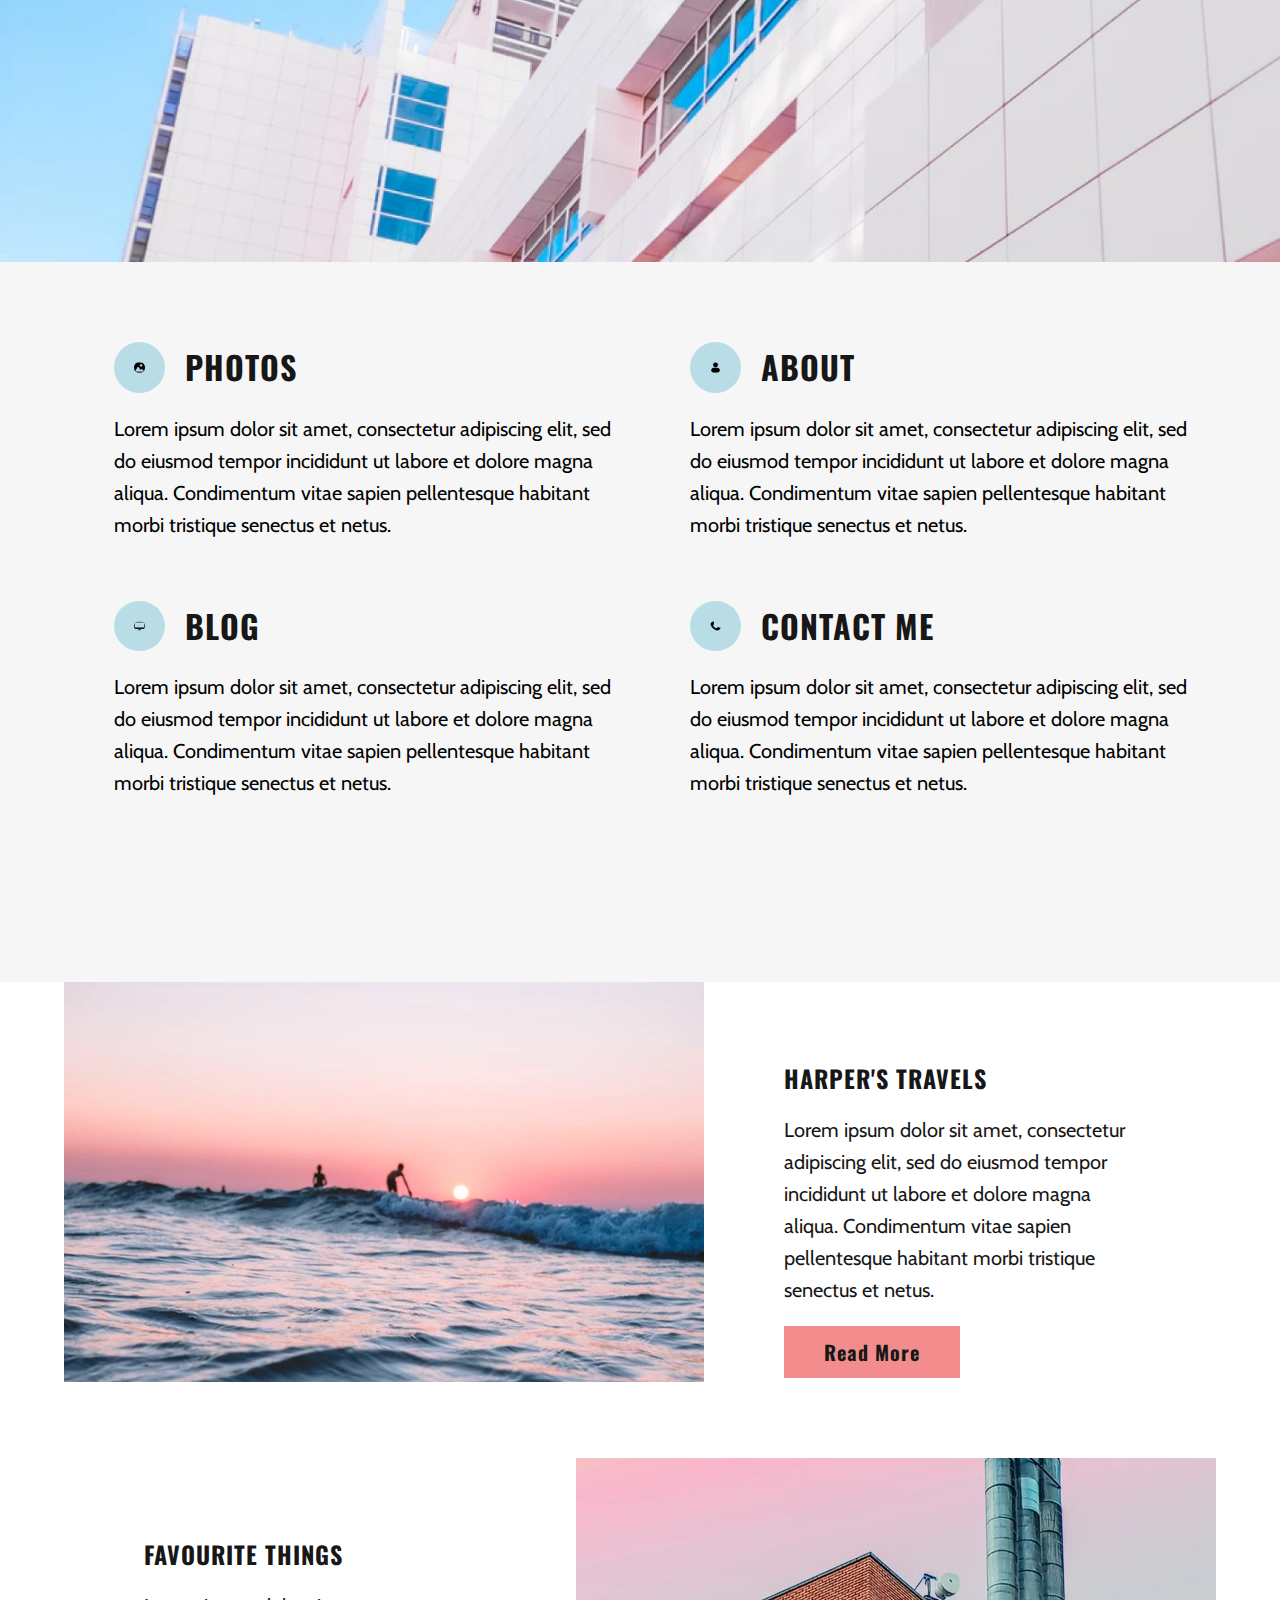
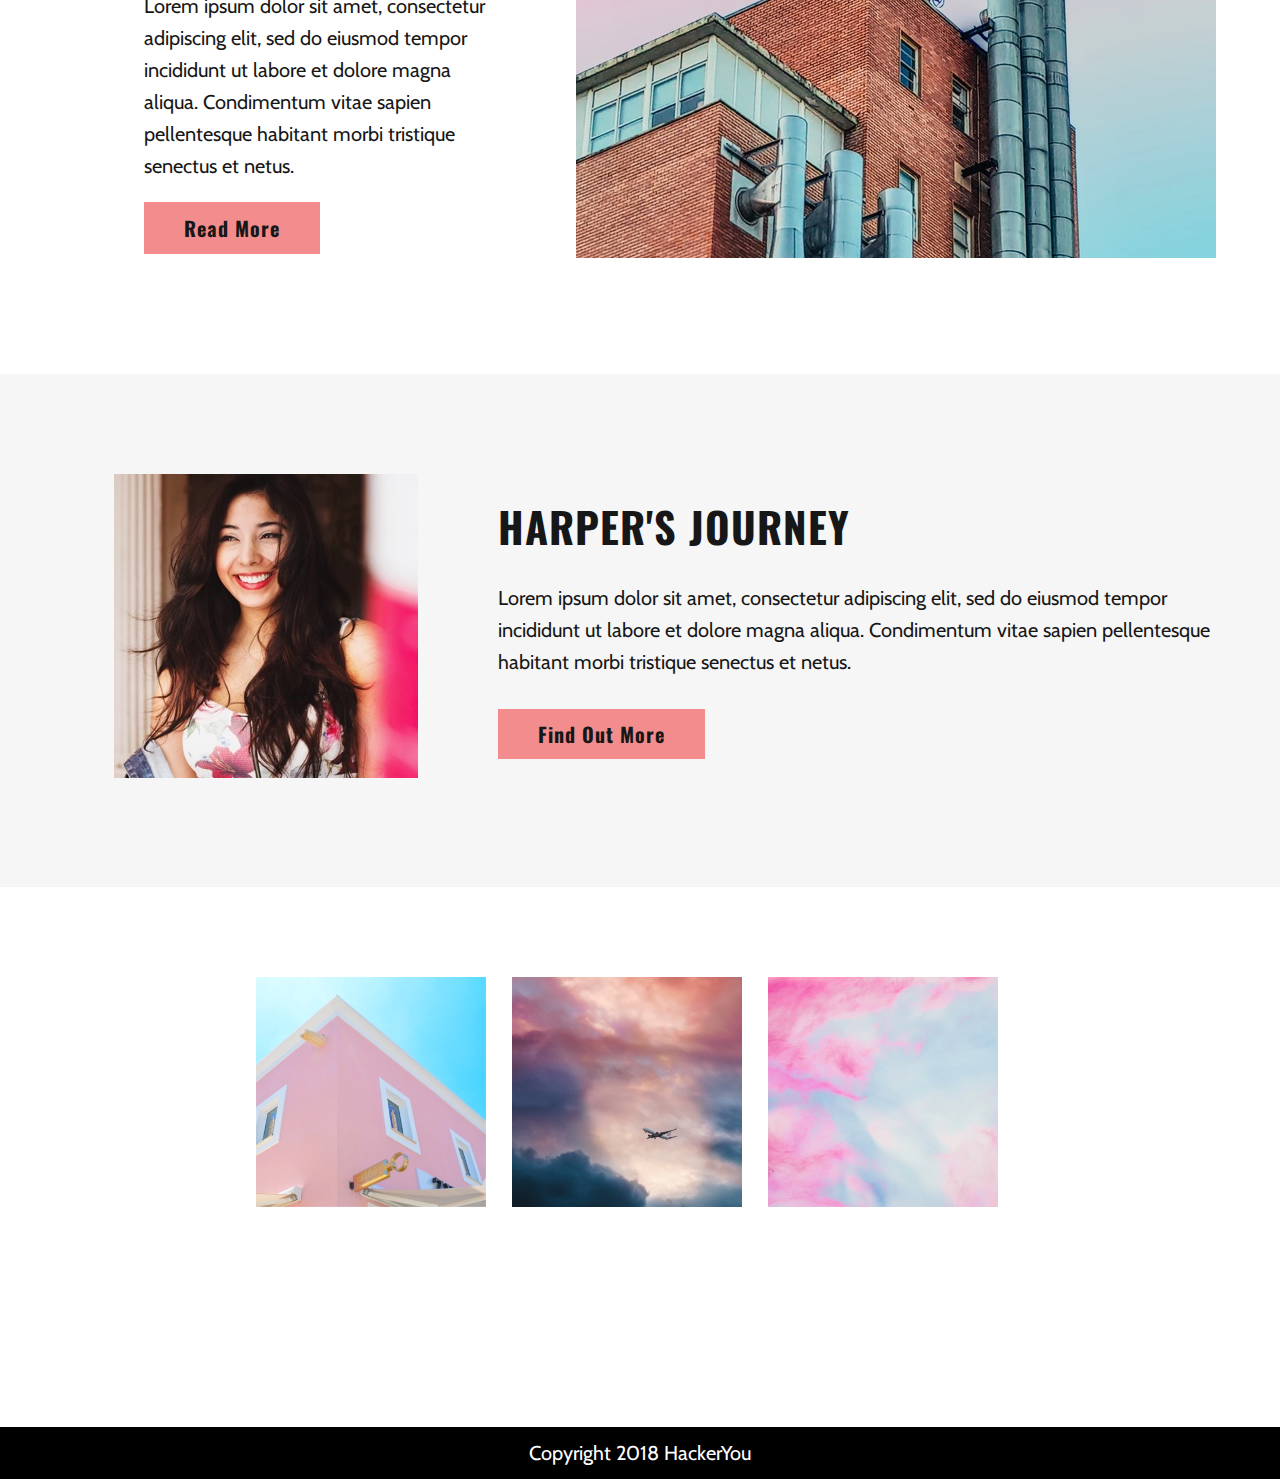
==== commit 924c99c4: "small adjustments throughout home page styling" ====
--- a/index.html
+++ b/index.html
@@ -98,15 +98,15 @@
                     </div>
                 </div>
                 <div class="blogTwo">
-                    <div class="blogTwoImg">
-                        <img src="./assets/home-image-4.jpg" alt="close up shot of industrial building">
-                    </div>
                     <div class="blogTwoContent">
                         <h4>FAVOURITE THINGS</h4>
                         <p>Lorem ipsum dolor sit amet, consectetur adipiscing elit, sed do eiusmod tempor incididunt ut labore et dolore magna
-                        aliqua. Condimentum vitae sapien pellentesque habitant morbi tristique senectus et netus.</p>
-                        <a href="#" class="blogButton">Read More</a>
-                    </div>
+                            aliqua. Condimentum vitae sapien pellentesque habitant morbi tristique senectus et netus.</p>
+                            <a href="#" class="blogButton">Read More</a>
+                        </div>
+                        <div class="blogTwoImg">
+                            <img src="./assets/home-image-4.jpg" alt="close up shot of industrial building">
+                        </div>
                 </div>
             </div>
         </section>
--- a/styles/styles.css
+++ b/styles/styles.css
@@ -344,10 +344,10 @@
   display: -webkit-box;
   display: -ms-flexbox;
   display: flex;
-  width: 30%;
-  -webkit-box-pack: justify;
-      -ms-flex-pack: justify;
-          justify-content: space-between;
+  width: 60%;
+  -webkit-box-pack: space-evenly;
+      -ms-flex-pack: space-evenly;
+          justify-content: space-evenly;
   margin: 0 auto;
   padding: 20px 0;
 }
@@ -370,14 +370,18 @@
 }
 
 .whosHarper {
-  min-height: 50vh;
+  min-height: 60vh;
+  margin-left: 650px;
+  width: 50%;
   display: -webkit-box;
   display: -ms-flexbox;
   display: flex;
   -webkit-box-align: center;
       -ms-flex-align: center;
           align-items: center;
-  margin-left: 800px;
+  -webkit-box-pack: end;
+      -ms-flex-pack: end;
+          justify-content: flex-end;
 }
 .whosHarper p {
   padding: 20px 0;
@@ -456,6 +460,9 @@
   -webkit-box-pack: center;
       -ms-flex-pack: center;
           justify-content: center;
+  -webkit-box-align: start;
+      -ms-flex-align: start;
+          align-items: flex-start;
 }
 
 .blogTwo {
@@ -475,6 +482,9 @@
   -webkit-box-pack: center;
       -ms-flex-pack: center;
           justify-content: center;
+  -webkit-box-align: start;
+      -ms-flex-align: start;
+          align-items: flex-start;
 }
 
 .journey {
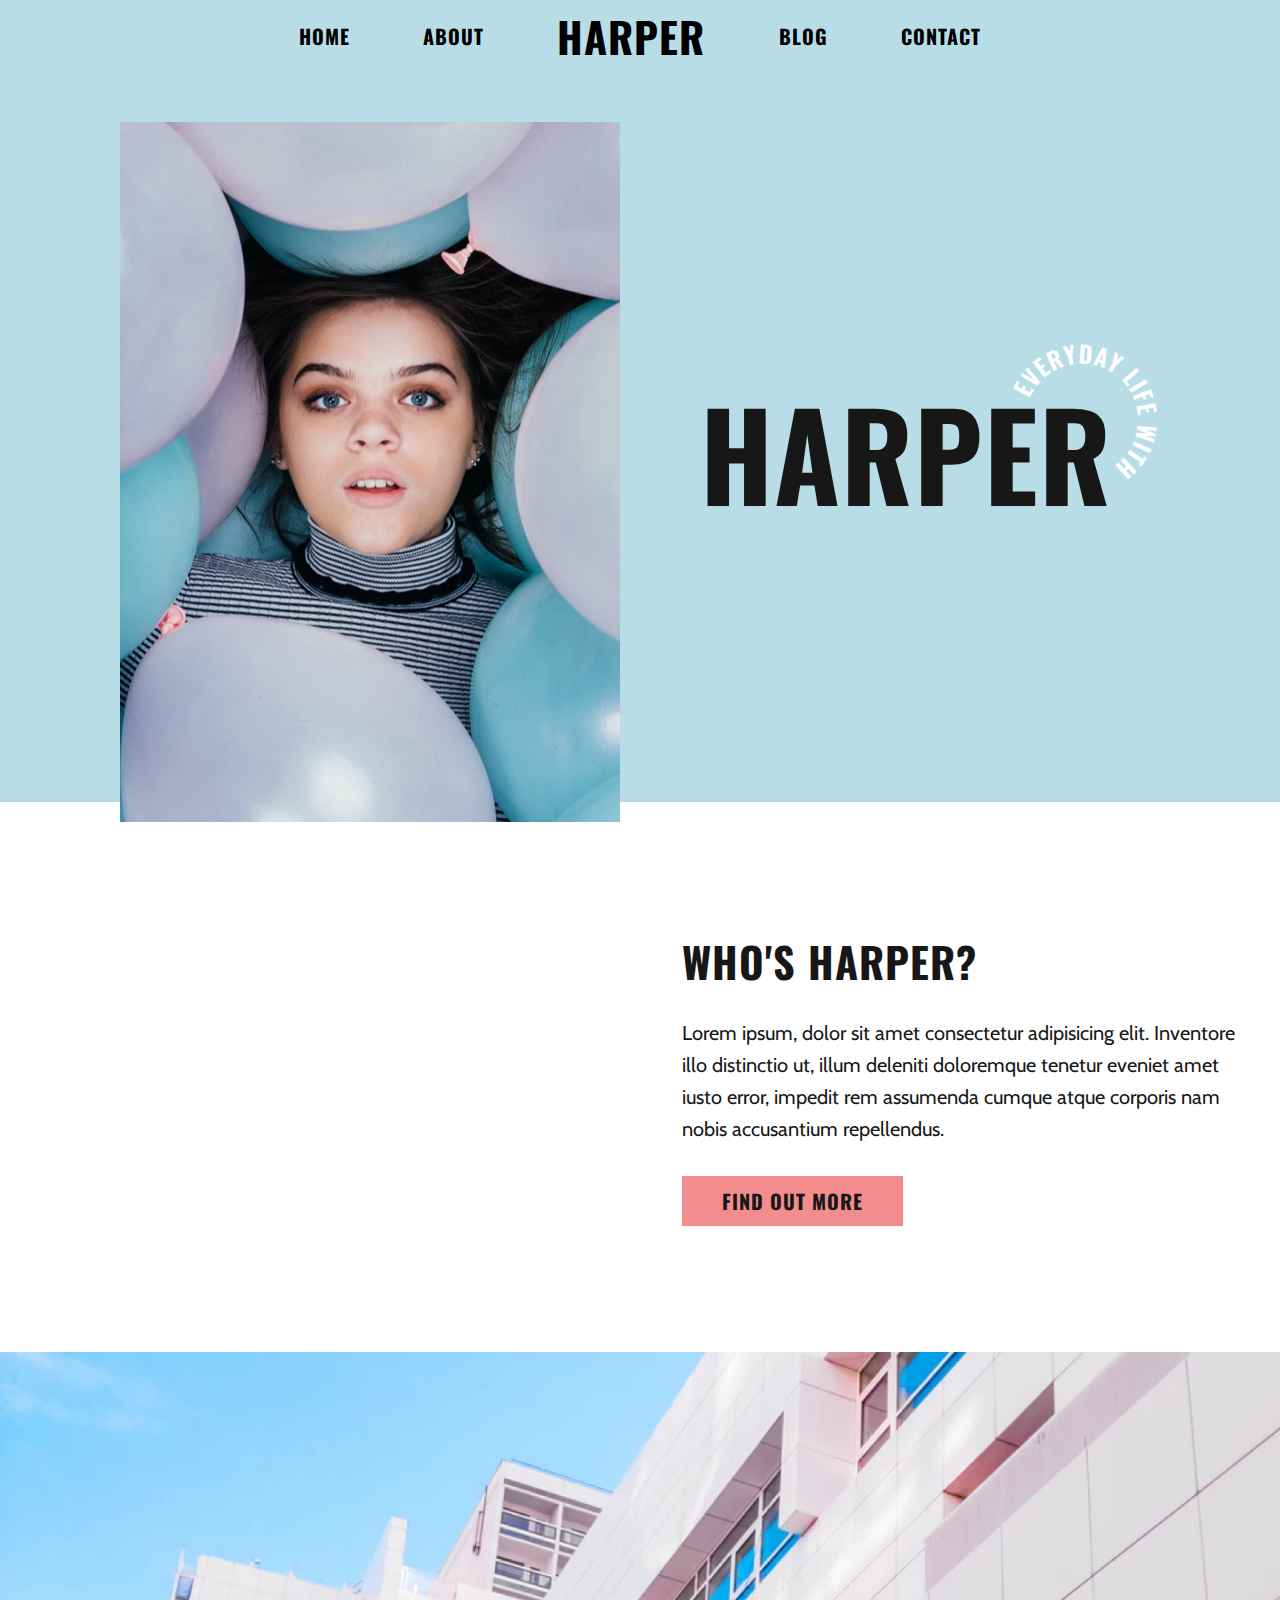
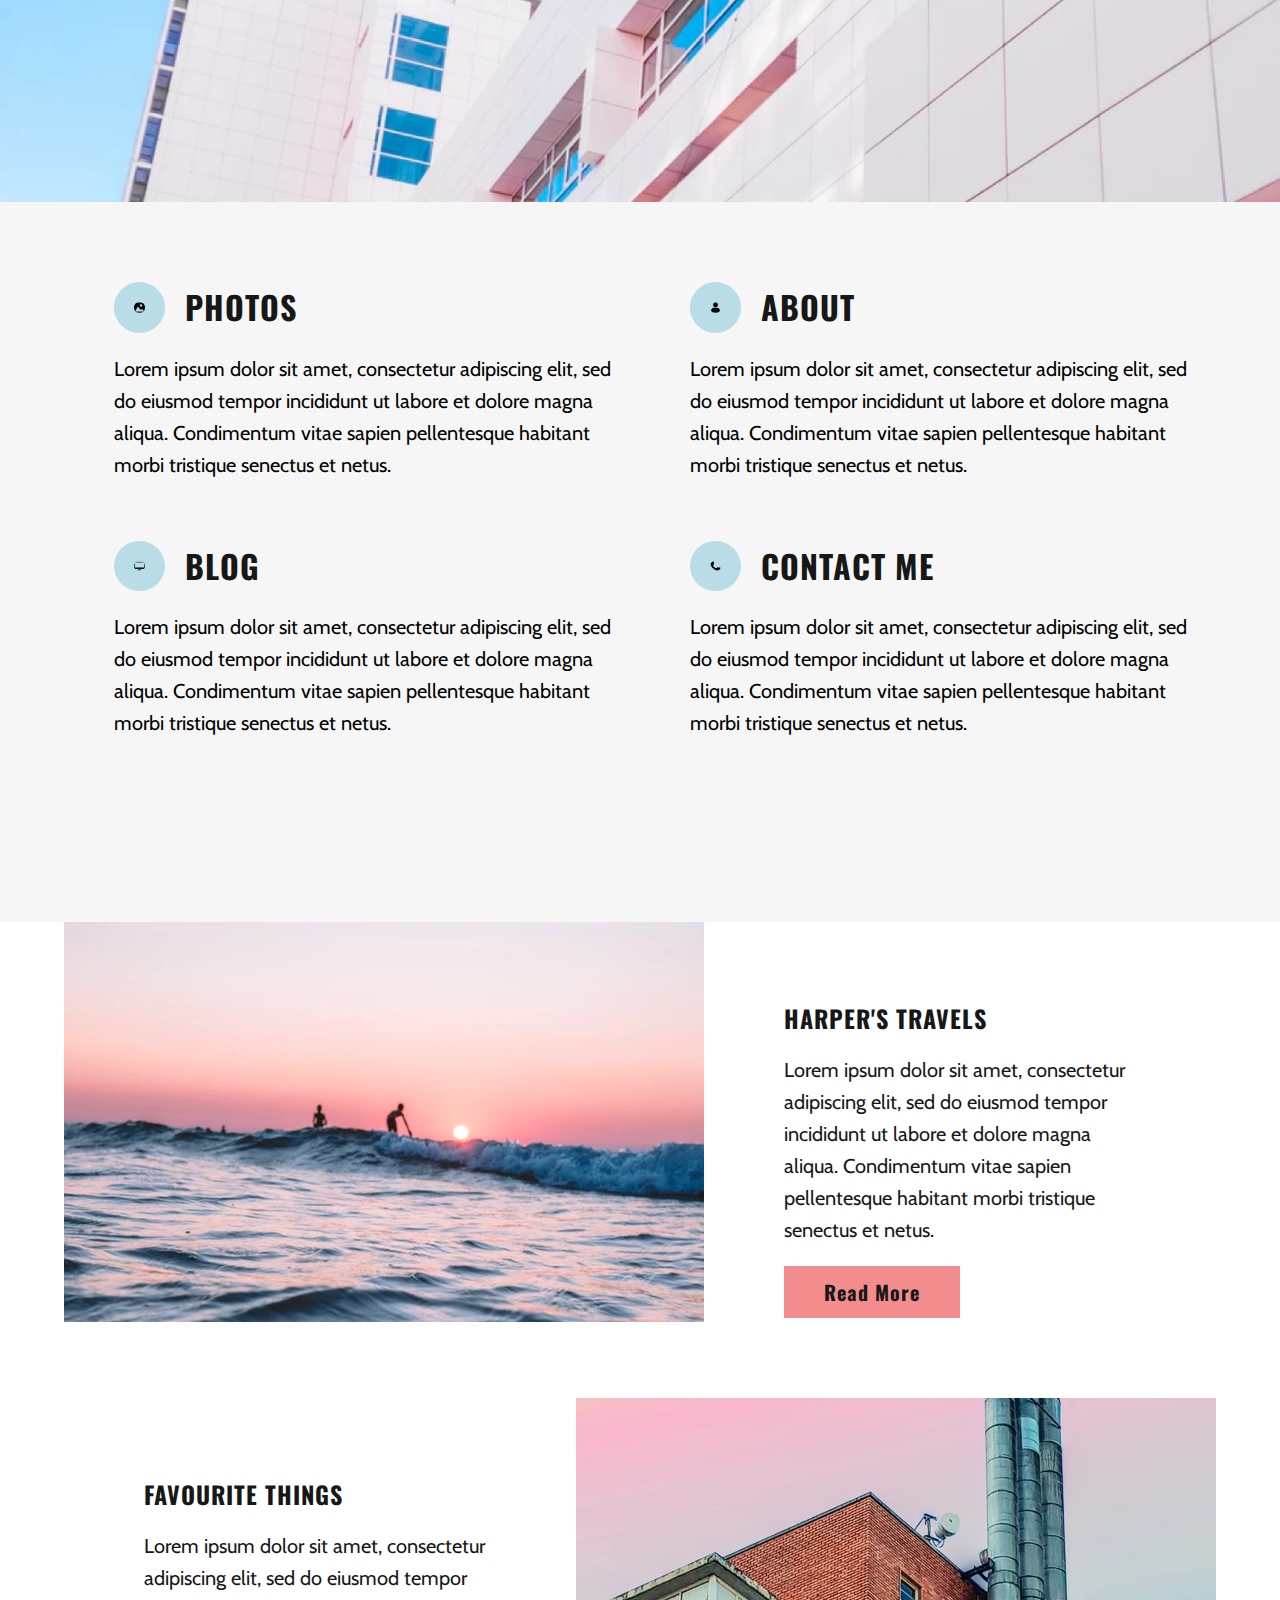
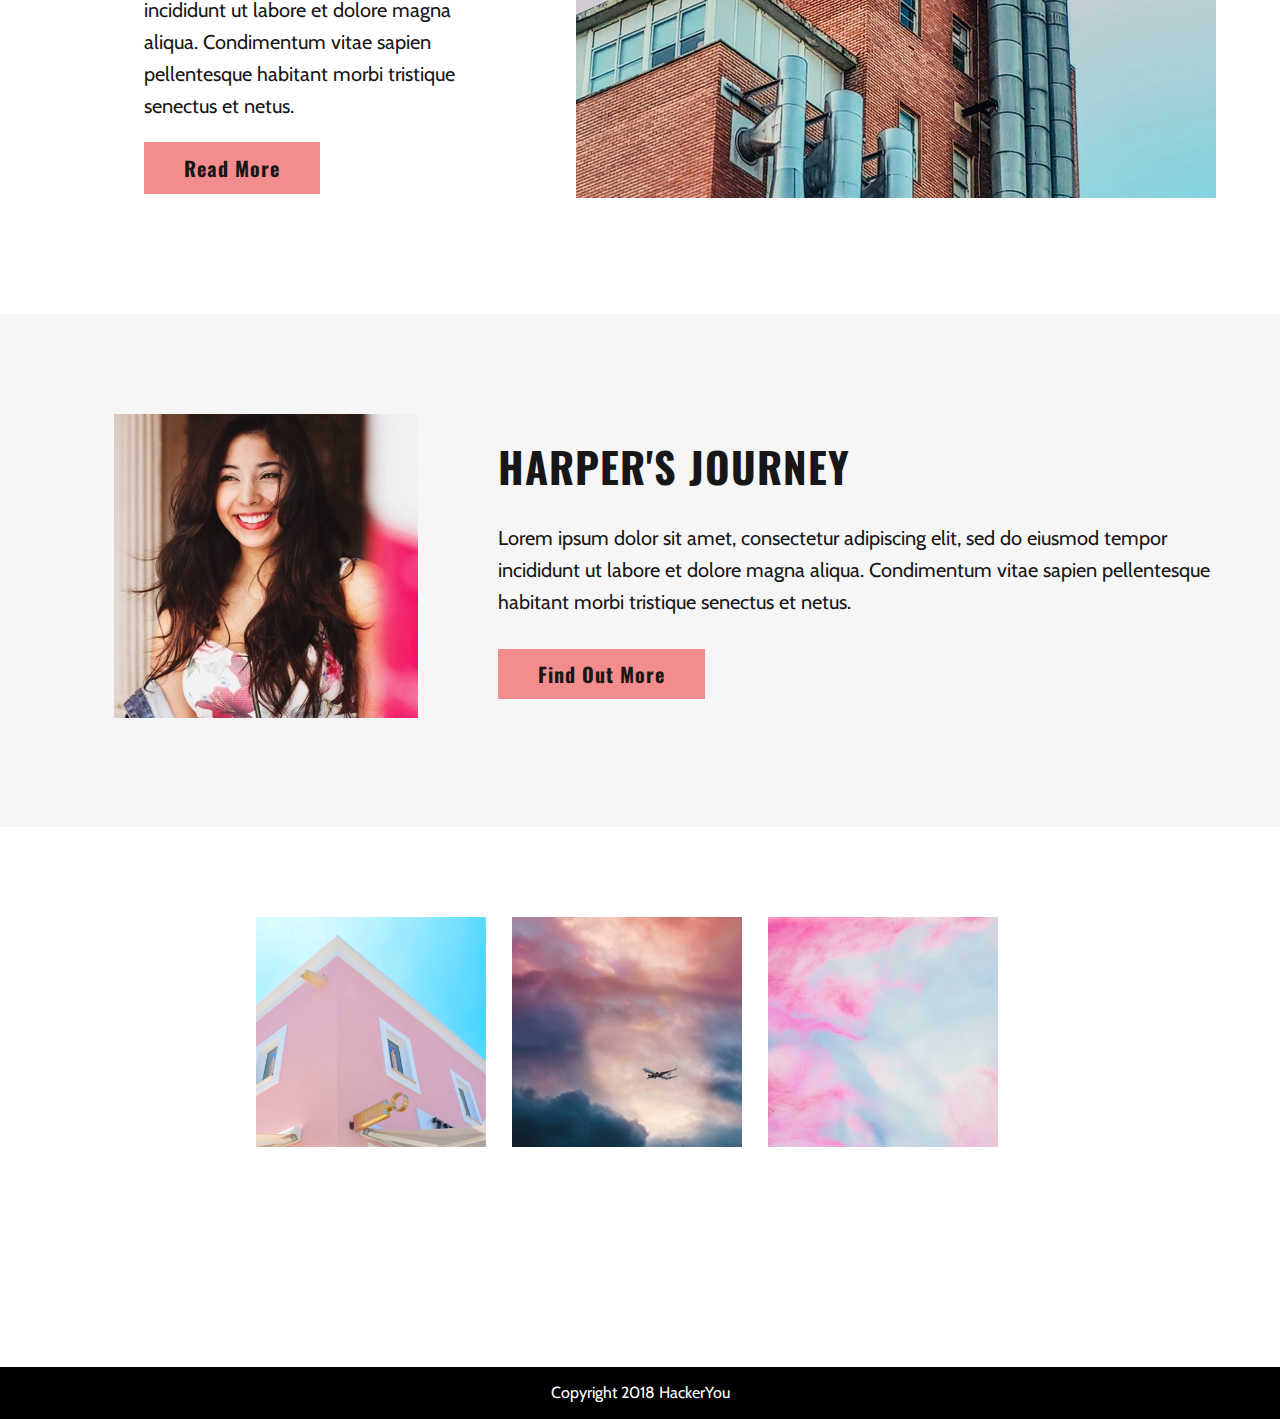
==== commit 1873a098: "connected html pages" ====
--- a/index.html
+++ b/index.html
@@ -11,18 +11,18 @@
     <nav class="navBar">
         <!-- <div class="wrapper"> -->
             <ul class="mainMenu">
-                <li><a href="#home">HOME</a></li>
+                <li><a href="./index.html">HOME</a></li>
                 <li><a href="#about">ABOUT</a></li>
                 <li><a href="#logo">HARPER</a></li>
-                <li><a href="#blog">BLOG</a></li>
-                <li><a href="#contact">CONTACT</a></li>
+                <li><a href="./blog.html">BLOG</a></li>
+                <li><a href="./contact.html">CONTACT</a></li>
             </ul>
         </div>
     </nav>
 
     <header class="homeHeader">
         <div class="headerFlex">
-            <img src="./assets/home-image-1.jpg" alt="headshot of women lying down surrounded by balloons" style="margin-left: 120px;margin-top: 80px;">
+            <img src="./assets/home-image-1.jpg" alt="headshot of women lying down surrounded by balloons"">
             <div class="headerContent">
                 <div class="contentContainer">
                     <h1 class="logoHero">HARPER</h1>
--- a/styles/styles.css
+++ b/styles/styles.css
@@ -304,13 +304,19 @@
 }
 
 header {
+  height: 80vh;
   background-color: #b9dde7;
   margin-bottom: 10px;
+  position: relative;
 }
 header .headerFlex {
   display: -webkit-box;
   display: -ms-flexbox;
   display: flex;
+}
+header .headerFlex img {
+  margin-left: 120px;
+  margin-top: 40px;
 }
 header .headerContent {
   margin-left: 80px;
@@ -330,11 +336,36 @@
 header .headerContent .contentContainer img {
   width: 35%;
   position: absolute;
-  top: -64px;
+  top: -102px;
   right: -45px;
 }
 header .headerContent .logoHero {
   font-size: 6rem;
+}
+
+.contactHeader {
+  height: 40vh;
+  background-image: url(../assets/contact-image-1.jpg);
+  margin: 0;
+  position: relative;
+}
+
+.contactMain h1 {
+  position: absolute;
+  top: 323px;
+}
+
+.blogHeader {
+  height: 50vh;
+  margin-bottom: 0;
+  background-image: url(../assets/blog-image-1.jpg);
+  background-size: cover;
+  position: relative;
+}
+.blogHeader h1 {
+  position: absolute;
+  bottom: -36px;
+  left: 46px;
 }
 
 .navBar {
@@ -530,23 +561,6 @@
   max-width: 90%;
 }
 
-.contactMain {
-  background-color: #f6f6f6;
-}
-
-ul.social {
-  width: 20%;
-  display: -webkit-box;
-  display: -ms-flexbox;
-  display: flex;
-  -webkit-box-pack: justify;
-      -ms-flex-pack: justify;
-          justify-content: space-between;
-}
-ul.social img {
-  width: 20px;
-}
-
 footer {
   background-color: black;
   text-align: center;
@@ -555,4 +569,151 @@
 footer p {
   margin: 0;
   padding: 10px;
+  font-size: 0.8rem;
+}
+
+.contactMain {
+  background-color: #f6f6f6;
+  padding: 80px 0;
+}
+.contactMain .contactBox {
+  background-color: white;
+  padding: 30px;
+}
+.contactMain .contactBox ul.social {
+  display: -webkit-box;
+  display: -ms-flexbox;
+  display: flex;
+  -webkit-box-pack: space-evenly;
+      -ms-flex-pack: space-evenly;
+          justify-content: space-evenly;
+}
+.contactMain .contactBox ul.social li img {
+  width: 20px;
+  color: #227284;
+  -webkit-box-align: start;
+      -ms-flex-align: start;
+          align-items: flex-start;
+}
+
+.contactInfo {
+  width: 40%;
+}
+
+.contactInfoDetails h4 {
+  font-size: 1rem;
+  padding: 10px 0;
+}
+.contactInfoDetails p {
+  margin: 0;
+  font-size: 0.9rem;
+}
+
+.contactFlex {
+  display: -webkit-box;
+  display: -ms-flexbox;
+  display: flex;
+  -ms-flex-wrap: nowrap;
+      flex-wrap: nowrap;
+}
+
+.contactForm, .blogForm {
+  display: -webkit-box;
+  display: -ms-flexbox;
+  display: flex;
+  -webkit-box-orient: vertical;
+  -webkit-box-direction: normal;
+      -ms-flex-direction: column;
+          flex-direction: column;
+}
+.contactForm input, .contactForm textarea, .blogForm input, .blogForm textarea {
+  border: none;
+  padding: 20px;
+  margin-bottom: 20px;
+  color: black;
+  font-family: "Cabin";
+}
+.contactForm input::-webkit-input-placeholder, .contactForm textarea::-webkit-input-placeholder, .blogForm input::-webkit-input-placeholder, .blogForm textarea::-webkit-input-placeholder {
+  font-size: 0.8rem;
+}
+.contactForm input::-moz-placeholder, .contactForm textarea::-moz-placeholder, .blogForm input::-moz-placeholder, .blogForm textarea::-moz-placeholder {
+  font-size: 0.8rem;
+}
+.contactForm input:-ms-input-placeholder, .contactForm textarea:-ms-input-placeholder, .blogForm input:-ms-input-placeholder, .blogForm textarea:-ms-input-placeholder {
+  font-size: 0.8rem;
+}
+.contactForm input::-ms-input-placeholder, .contactForm textarea::-ms-input-placeholder, .blogForm input::-ms-input-placeholder, .blogForm textarea::-ms-input-placeholder {
+  font-size: 0.8rem;
+}
+.contactForm input::placeholder, .contactForm textarea::placeholder, .blogForm input::placeholder, .blogForm textarea::placeholder {
+  font-size: 0.8rem;
+}
+.contactForm button, .blogForm button {
+  border: none;
+  color: black;
+  background-color: #f38d8d;
+  padding: 10px 0;
+  font-family: "Oswald";
+}
+.contactForm .blogForm, .blogForm .blogForm {
+  padding: 30px 0 80px 0;
+}
+
+.blogMain {
+  background-color: #f6f6f6;
+  padding-top: 80px;
+}
+
+.asideBlog {
+  padding: 30px;
+  background-color: white;
+  max-width: 30%;
+}
+.asideBlog h5 {
+  font-family: "Oswald";
+}
+
+.blogPost {
+  background-color: white;
+  padding: 30px;
+  max-width: 60%;
+  border-bottom: 5px solid #227284;
+}
+.blogPost h5 {
+  font-family: "Oswald";
+}
+
+.blogFlex {
+  display: -webkit-box;
+  display: -ms-flexbox;
+  display: flex;
+  -webkit-box-pack: space-evenly;
+      -ms-flex-pack: space-evenly;
+          justify-content: space-evenly;
+}
+
+.commentOne, .commentTwo {
+  background-color: white;
+  padding: 30px;
+  margin-top: 20px;
+  display: -webkit-box;
+  display: -ms-flexbox;
+  display: flex;
+}
+.commentOne p, .commentTwo p {
+  font-size: 0.8rem;
+}
+
+.commentFlex {
+  display: -webkit-box;
+  display: -ms-flexbox;
+  display: flex;
+  -webkit-box-orient: vertical;
+  -webkit-box-direction: normal;
+      -ms-flex-direction: column;
+          flex-direction: column;
+}
+
+.commentTwo {
+  border-bottom: 5px solid #227284;
 }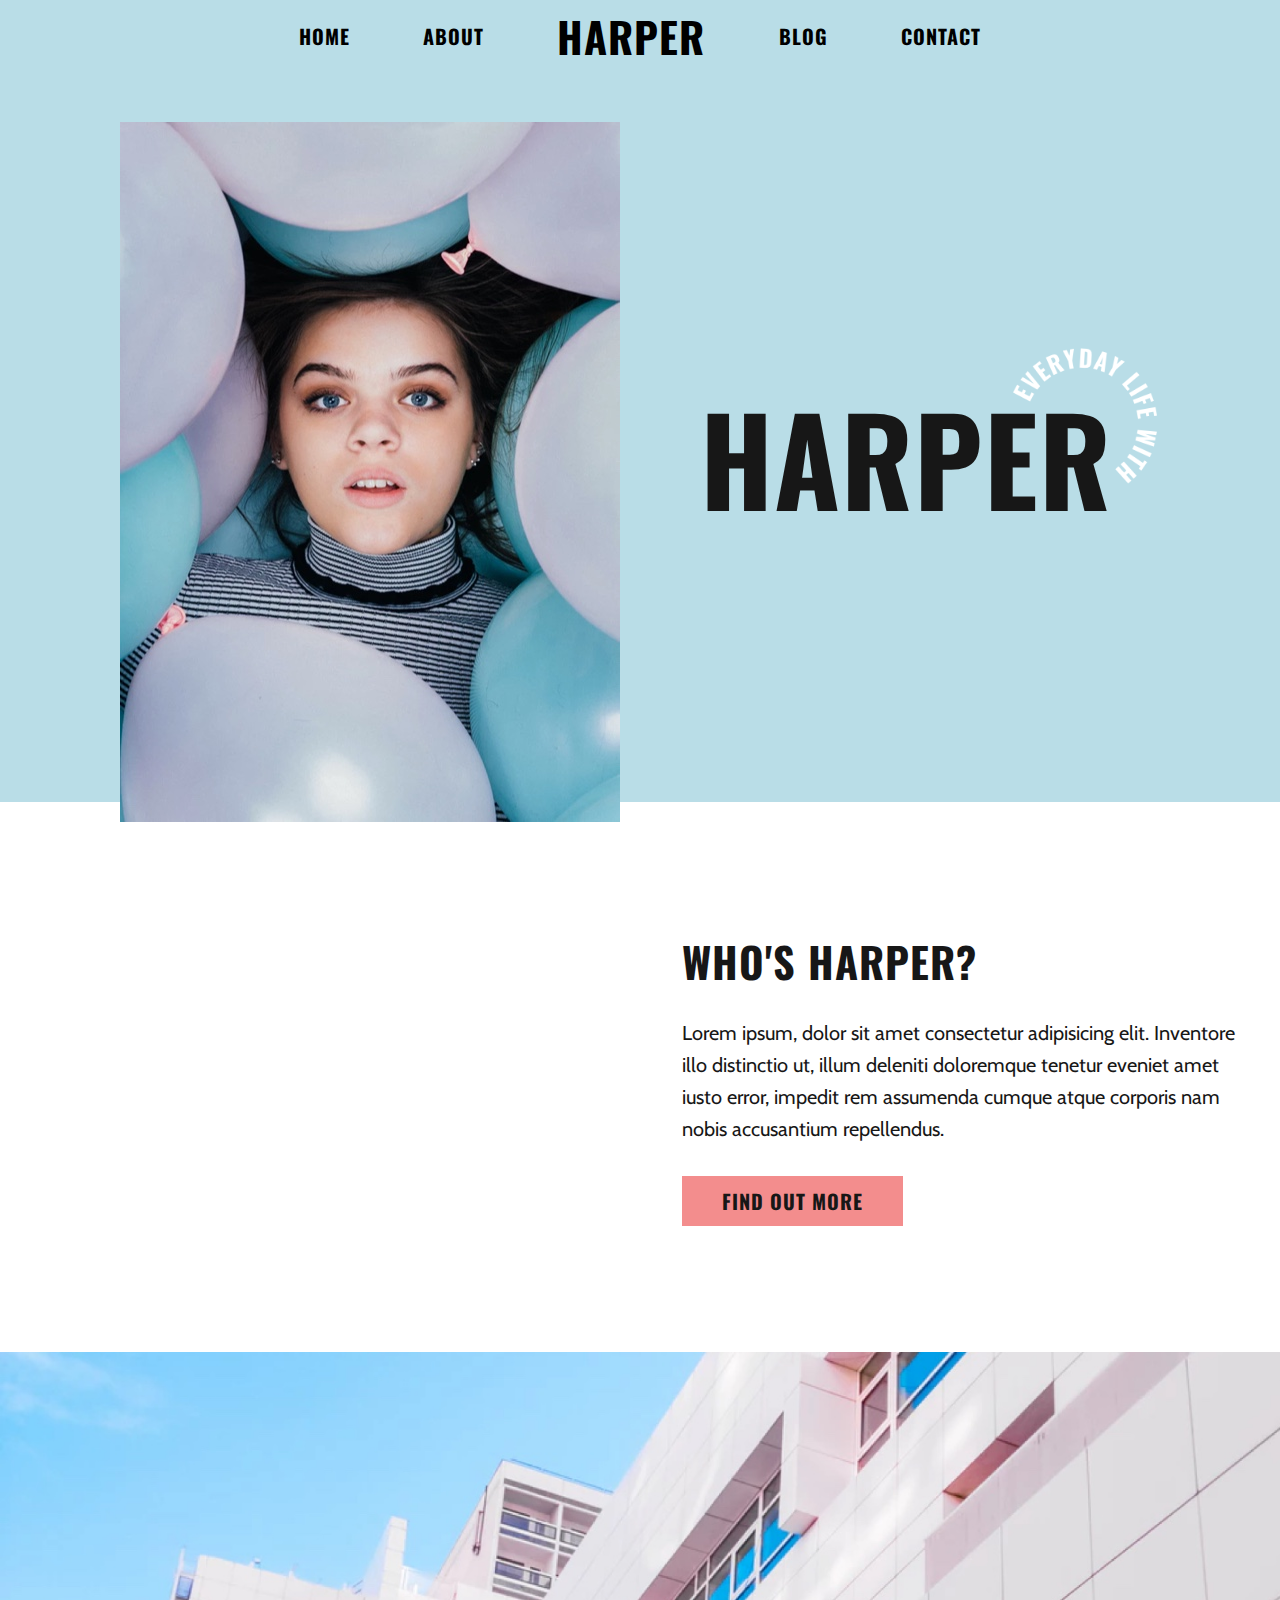
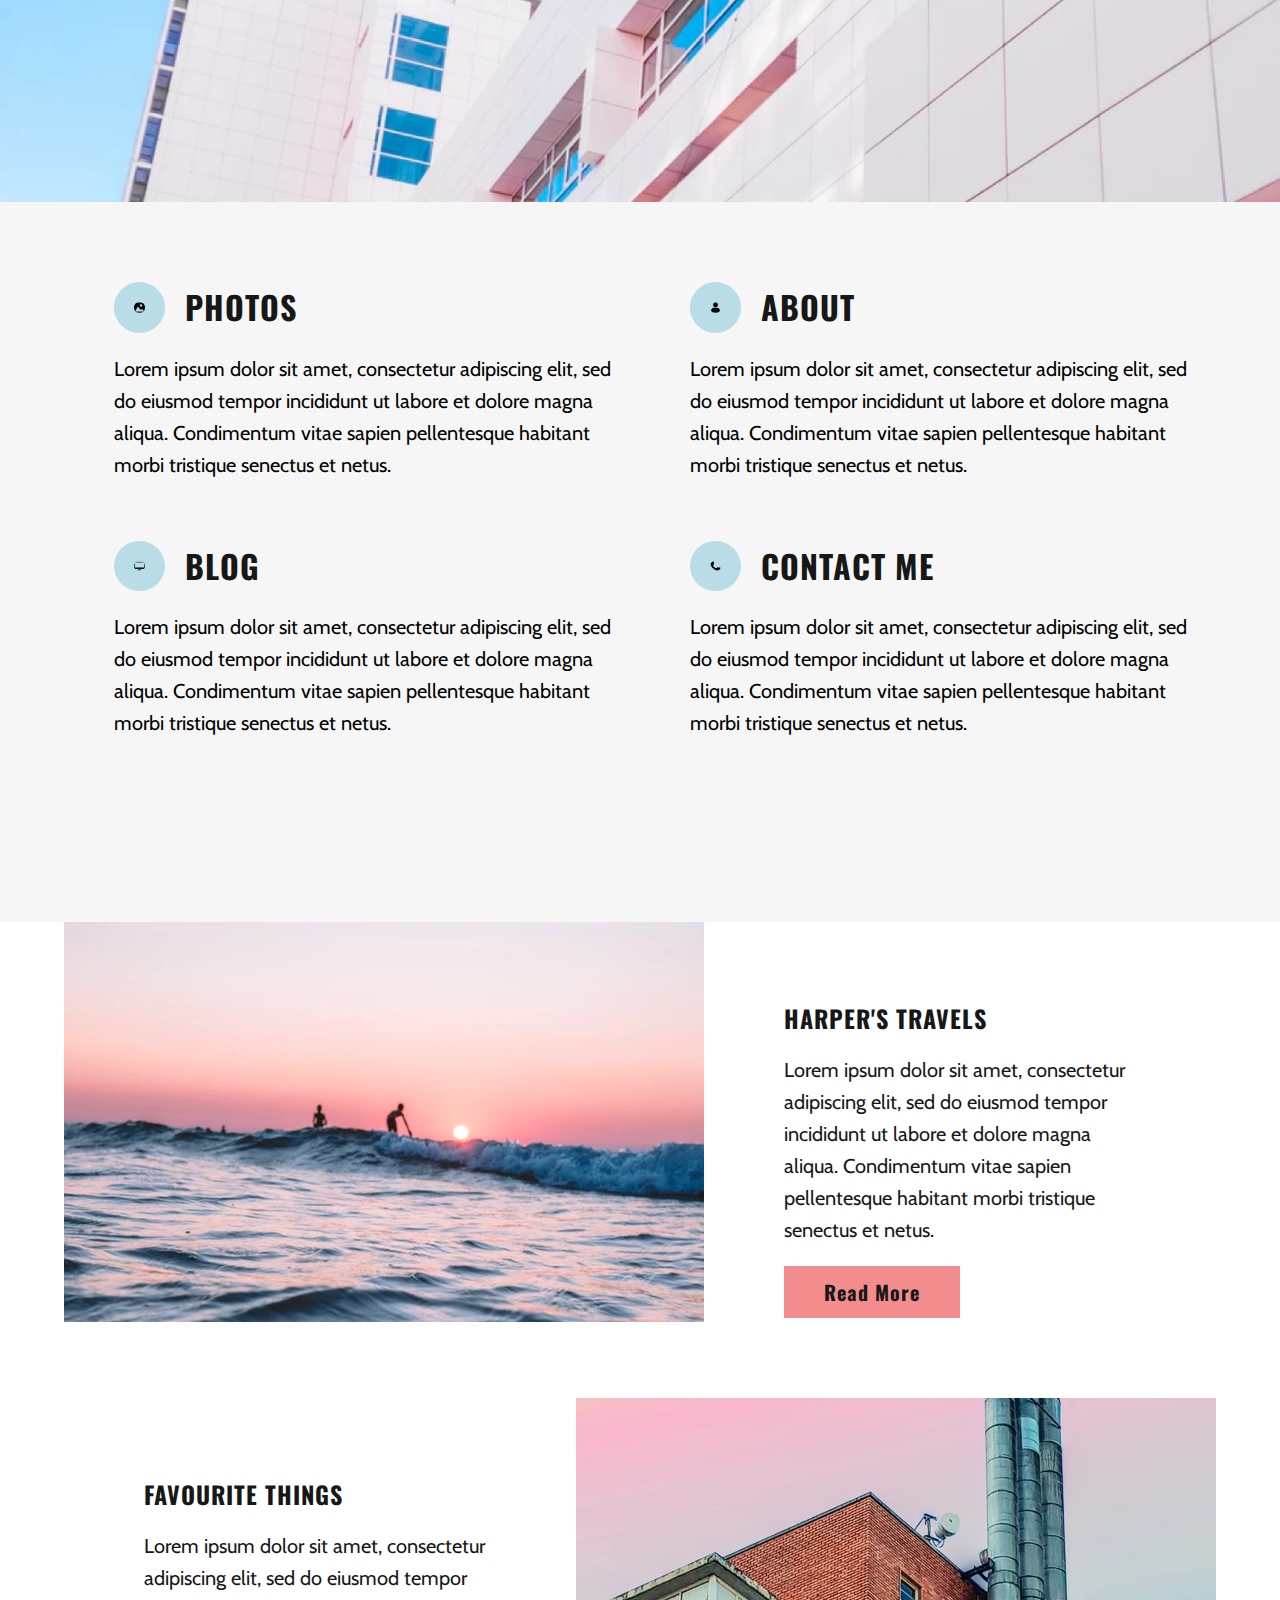
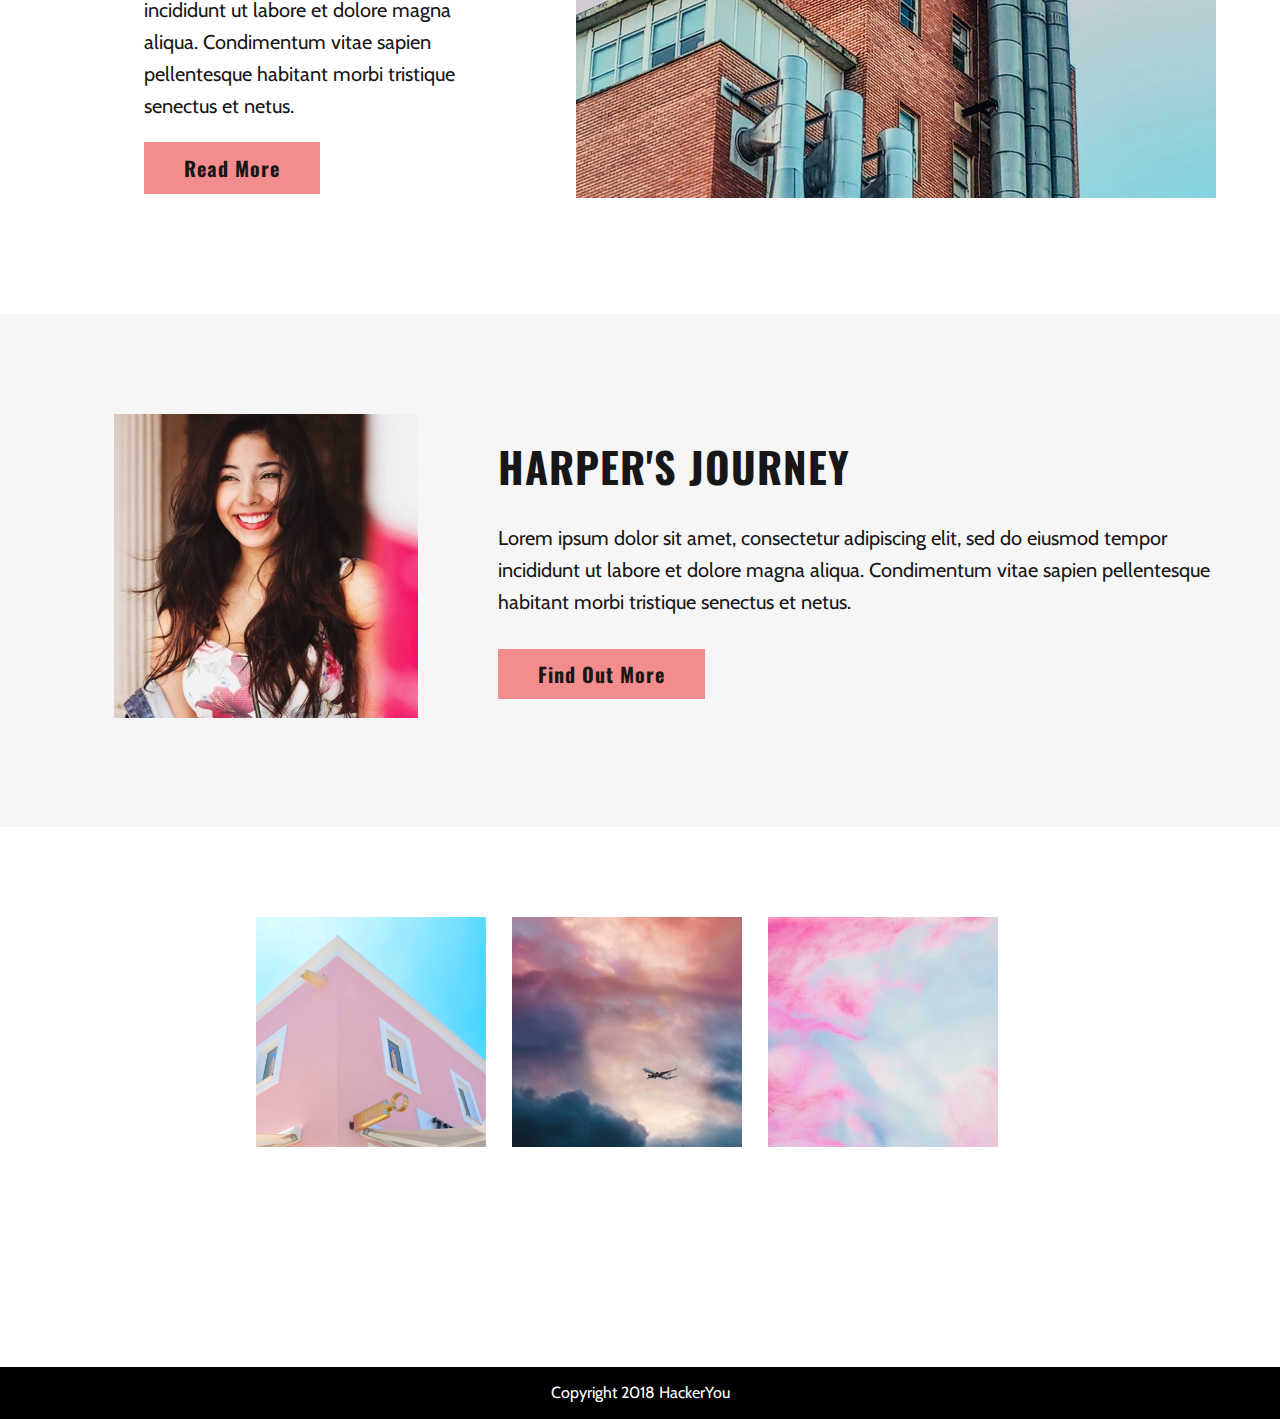
==== commit 7a9f3c12: "made adjustments to media queries" ====
--- a/index.html
+++ b/index.html
@@ -22,7 +22,9 @@
 
     <header class="homeHeader">
         <div class="headerFlex">
-            <img src="./assets/home-image-1.jpg" alt="headshot of women lying down surrounded by balloons"">
+            <div class="homeHeaderImg">
+                <img src="./assets/home-image-1.jpg" alt="headshot of women lying down surrounded by balloons"">
+            </div>
             <div class="headerContent">
                 <div class="contentContainer">
                     <h1 class="logoHero">HARPER</h1>
--- a/styles/styles.css
+++ b/styles/styles.css
@@ -314,7 +314,7 @@
   display: -ms-flexbox;
   display: flex;
 }
-header .headerFlex img {
+header .headerFlex .homeHeaderImg {
   margin-left: 120px;
   margin-top: 40px;
 }
@@ -336,7 +336,7 @@
 header .headerContent .contentContainer img {
   width: 35%;
   position: absolute;
-  top: -102px;
+  top: -63px;
   right: -45px;
 }
 header .headerContent .logoHero {
@@ -579,6 +579,7 @@
 .contactMain .contactBox {
   background-color: white;
   padding: 30px;
+  width: 300px;
 }
 .contactMain .contactBox ul.social {
   display: -webkit-box;
@@ -600,6 +601,14 @@
   width: 40%;
 }
 
+.contactElementFlex {
+  display: -webkit-box;
+  display: -ms-flexbox;
+  display: flex;
+  -ms-flex-wrap: nowrap;
+      flex-wrap: nowrap;
+}
+
 .contactInfoDetails h4 {
   font-size: 1rem;
   padding: 10px 0;
@@ -632,6 +641,7 @@
   margin-bottom: 20px;
   color: black;
   font-family: "Cabin";
+  width: 100%;
 }
 .contactForm input::-webkit-input-placeholder, .contactForm textarea::-webkit-input-placeholder, .blogForm input::-webkit-input-placeholder, .blogForm textarea::-webkit-input-placeholder {
   font-size: 0.8rem;
@@ -647,6 +657,10 @@
 }
 .contactForm input::placeholder, .contactForm textarea::placeholder, .blogForm input::placeholder, .blogForm textarea::placeholder {
   font-size: 0.8rem;
+}
+.contactForm .nameField, .blogForm .nameField {
+  margin-right: 10px;
+  width: 100%;
 }
 .contactForm button, .blogForm button {
   border: none;
@@ -655,8 +669,26 @@
   padding: 10px 0;
   font-family: "Oswald";
 }
-.contactForm .blogForm, .blogForm .blogForm {
-  padding: 30px 0 80px 0;
+.contactForm .userInfo, .blogForm .userInfo {
+  display: -webkit-box;
+  display: -ms-flexbox;
+  display: flex;
+  -ms-flex-wrap: nowrap;
+      flex-wrap: nowrap;
+  -webkit-box-pack: justify;
+      -ms-flex-pack: justify;
+          justify-content: space-between;
+}
+
+.blogForm {
+  display: -webkit-box;
+  display: -ms-flexbox;
+  display: flex;
+  -webkit-box-pack: end;
+      -ms-flex-pack: end;
+          justify-content: flex-end;
+  margin: 20px 0;
+  width: 80%;
 }
 
 .blogMain {
@@ -665,9 +697,26 @@
 }
 
 .asideBlog {
+  display: -webkit-box;
+  display: -ms-flexbox;
+  display: flex;
+  -webkit-box-orient: vertical;
+  -webkit-box-direction: normal;
+      -ms-flex-direction: column;
+          flex-direction: column;
   padding: 30px;
   background-color: white;
   max-width: 30%;
+  -webkit-box-pack: start;
+      -ms-flex-pack: start;
+          justify-content: flex-start;
+  -webkit-box-align: start;
+      -ms-flex-align: start;
+          align-items: flex-start;
+  margin-right: 20px;
+}
+.asideBlog img {
+  width: 100%;
 }
 .asideBlog h5 {
   font-family: "Oswald";
@@ -687,21 +736,43 @@
   display: -webkit-box;
   display: -ms-flexbox;
   display: flex;
-  -webkit-box-pack: space-evenly;
-      -ms-flex-pack: space-evenly;
-          justify-content: space-evenly;
+  -webkit-box-pack: end;
+      -ms-flex-pack: end;
+          justify-content: flex-end;
+}
+
+.comments {
+  display: -webkit-box;
+  display: -ms-flexbox;
+  display: flex;
+  -ms-flex-wrap: wrap;
+      flex-wrap: wrap;
+  -webkit-box-pack: end;
+      -ms-flex-pack: end;
+          justify-content: flex-end;
 }
 
 .commentOne, .commentTwo {
   background-color: white;
   padding: 30px;
   margin-top: 20px;
-  display: -webkit-box;
-  display: -ms-flexbox;
-  display: flex;
+  max-width: 60%;
+  display: -webkit-box;
+  display: -ms-flexbox;
+  display: flex;
+}
+.commentOne .commentImgDiv, .commentTwo .commentImgDiv {
+  width: 10%;
+}
+.commentOne .commentTextDiv, .commentTwo .commentTextDiv {
+  padding-left: 30px;
+  width: 90%;
 }
 .commentOne p, .commentTwo p {
   font-size: 0.8rem;
+}
+.commentOne img, .commentTwo img {
+  width: 100%;
 }
 
 .commentFlex {
@@ -716,4 +787,320 @@
 
 .commentTwo {
   border-bottom: 5px solid #227284;
+}
+
+@media (max-width: 1000px) {
+  header .headerImgContainer img {
+    height: 100vh;
+    -o-object-fit: cover;
+       object-fit: cover;
+  }
+}
+@media (max-width: 800px) {
+  header .headerFlex {
+    display: -webkit-box;
+    display: -ms-flexbox;
+    display: flex;
+    -webkit-box-orient: vertical;
+    -webkit-box-direction: normal;
+        -ms-flex-direction: column;
+            flex-direction: column;
+    -webkit-box-align: center;
+        -ms-flex-align: center;
+            align-items: center;
+    width: 100%;
+  }
+  header .headerFlex .homeHeaderImg {
+    display: -webkit-box;
+    display: -ms-flexbox;
+    display: flex;
+    -webkit-box-pack: center;
+        -ms-flex-pack: center;
+            justify-content: center;
+    margin-left: 0;
+  }
+  header .headerFlex .homeHeaderImg img {
+    width: 50%;
+  }
+  header .headerContent .logoHero {
+    font-size: 3rem;
+    display: -webkit-box;
+    display: -ms-flexbox;
+    display: flex;
+    text-align: center;
+    margin-right: 70px;
+    padding-top: 50px;
+  }
+  header .headerContent .contentContainer {
+    position: relative;
+  }
+  header .headerContent .contentContainer img {
+    width: 35%;
+    position: absolute;
+    top: 25px;
+    right: 35px;
+  }
+  .whosHarper {
+    margin: 0 auto;
+    text-align: center;
+  }
+  .categories .rowOne img, .categories .rowTwo img {
+    width: 60px;
+  }
+  .blogOne {
+    display: -webkit-box;
+    display: -ms-flexbox;
+    display: flex;
+    -webkit-box-orient: vertical;
+    -webkit-box-direction: normal;
+        -ms-flex-direction: column;
+            flex-direction: column;
+  }
+  .blogOne .blogOneImg {
+    -ms-flex-item-align: center;
+        align-self: center;
+  }
+  .blogOne .blogOneContent {
+    -webkit-box-align: center;
+        -ms-flex-align: center;
+            align-items: center;
+    text-align: center;
+  }
+  .blogTwo {
+    display: -webkit-box;
+    display: -ms-flexbox;
+    display: flex;
+    -webkit-box-orient: vertical;
+    -webkit-box-direction: normal;
+        -ms-flex-direction: column;
+            flex-direction: column;
+  }
+  .blogTwo .blogTwoImg {
+    -ms-flex-item-align: center;
+        align-self: center;
+  }
+  .blogTwo .blogTwoContent {
+    -webkit-box-align: center;
+        -ms-flex-align: center;
+            align-items: center;
+    text-align: center;
+  }
+  .journeyContent h2 {
+    line-height: 42px;
+  }
+  .imgGrid ul {
+    display: -webkit-box;
+    display: -ms-flexbox;
+    display: flex;
+    -webkit-box-orient: vertical;
+    -webkit-box-direction: normal;
+        -ms-flex-direction: column;
+            flex-direction: column;
+    border: none;
+    padding: 20px 0;
+  }
+  .imgGrid ul li {
+    margin: 0 auto;
+  }
+  .imgGrid ul li img {
+    max-width: 100%;
+  }
+  .blogFlex {
+    display: -webkit-box;
+    display: -ms-flexbox;
+    display: flex;
+    -webkit-box-orient: vertical;
+    -webkit-box-direction: normal;
+        -ms-flex-direction: column;
+            flex-direction: column;
+  }
+  .blogFlex .asideBlog {
+    max-width: 100%;
+  }
+  .blogFlex .blogDetails {
+    display: -webkit-box;
+    display: -ms-flexbox;
+    display: flex;
+  }
+  .blogFlex .blogDetails .blogAbout {
+    margin-left: 30px;
+    -webkit-box-pack: center;
+        -ms-flex-pack: center;
+            justify-content: center;
+  }
+  .blogPost {
+    margin-top: 30px;
+    max-width: 100%;
+  }
+  .comments {
+    -webkit-box-pack: center;
+        -ms-flex-pack: center;
+            justify-content: center;
+    min-width: 100%;
+  }
+  .comments .commentOne, .comments .commentTwo {
+    display: -webkit-box;
+    display: -ms-flexbox;
+    display: flex;
+    -ms-flex-wrap: wrap;
+        flex-wrap: wrap;
+  }
+  .comments .commentOne img, .comments .commentTwo img {
+    max-width: 100%;
+    margin-right: 20px;
+  }
+  .contactInfo .contactFlex {
+    -webkit-box-align: center;
+        -ms-flex-align: center;
+            align-items: center;
+  }
+  .contactForm {
+    margin-top: 30px;
+  }
+  .contactForm .userInfo {
+    display: -webkit-box;
+    display: -ms-flexbox;
+    display: flex;
+    -webkit-box-pack: justify;
+        -ms-flex-pack: justify;
+            justify-content: space-between;
+  }
+  .contactBox {
+    width: 100%;
+  }
+  .contactFlex {
+    display: -webkit-box;
+    display: -ms-flexbox;
+    display: flex;
+    -webkit-box-orient: vertical;
+    -webkit-box-direction: normal;
+        -ms-flex-direction: column;
+            flex-direction: column;
+  }
+}
+@media (max-width: 500px) {
+  .navBar ul {
+    width: 500px;
+    display: -webkit-box;
+    display: -ms-flexbox;
+    display: flex;
+    -webkit-box-orient: vertical;
+    -webkit-box-direction: normal;
+        -ms-flex-direction: column;
+            flex-direction: column;
+  }
+  .homeHeader {
+    height: 90vh;
+  }
+  .headerFlex {
+    display: -webkit-box;
+    display: -ms-flexbox;
+    display: flex;
+    -webkit-box-orient: vertical;
+    -webkit-box-direction: normal;
+        -ms-flex-direction: column;
+            flex-direction: column;
+    -webkit-box-align: center;
+        -ms-flex-align: center;
+            align-items: center;
+    width: 100%;
+  }
+  .headerFlex .homeHeaderImg {
+    margin: 0 auto;
+  }
+  .headerFlex .homeHeaderImg img {
+    width: 100%;
+  }
+  .headerContent .logoHero {
+    font-size: 3rem;
+    display: -webkit-box;
+    display: -ms-flexbox;
+    display: flex;
+    text-align: center;
+    margin-right: 70px;
+    padding-top: 50px;
+  }
+  .headerContent .contentContainer {
+    position: relative;
+  }
+  .headerContent .contentContainer img {
+    width: 35%;
+    position: absolute;
+    top: 25px;
+    right: 35px;
+  }
+  .whosHarper {
+    padding: 40px 0 60px 0;
+  }
+  .whosHarper .wrapper {
+    width: 100%;
+    max-width: 500px;
+    margin: 0 auto;
+  }
+  .whosHarper h2 {
+    line-height: 42px;
+  }
+  .whosHarper .button {
+    width: 100%;
+  }
+  .categories .rowOne,
+.categories .rowTwo {
+    display: -webkit-box;
+    display: -ms-flexbox;
+    display: flex;
+    -webkit-box-orient: vertical;
+    -webkit-box-direction: normal;
+        -ms-flex-direction: column;
+            flex-direction: column;
+  }
+  .categories .rowOne img,
+.categories .rowTwo img {
+    width: 60px;
+  }
+  .journey .journeyFlex {
+    display: -webkit-box;
+    display: -ms-flexbox;
+    display: flex;
+    -webkit-box-orient: vertical;
+    -webkit-box-direction: normal;
+        -ms-flex-direction: column;
+            flex-direction: column;
+    margin-left: 0;
+  }
+  .journey .journeyFlex .journeyContent {
+    text-align: center;
+    margin-left: 0;
+    padding-top: 20px;
+  }
+  .blogFlex .blogDetails {
+    display: -webkit-box;
+    display: -ms-flexbox;
+    display: flex;
+    -ms-flex-wrap: wrap;
+        flex-wrap: wrap;
+  }
+  .blogFlex .blogDetails .blogAbout {
+    margin-left: 0;
+  }
+  .contactHeader {
+    position: relative;
+  }
+  .contactMain h1 {
+    position: absolute;
+    top: 452px;
+  }
+  .contactBox {
+    width: 436.5px;
+    margin: 0 auto;
+    text-align: center;
+  }
+  .userInfo {
+    display: -webkit-box;
+    display: -ms-flexbox;
+    display: flex;
+    -webkit-box-orient: vertical;
+    -webkit-box-direction: normal;
+        -ms-flex-direction: column;
+            flex-direction: column;
+  }
 }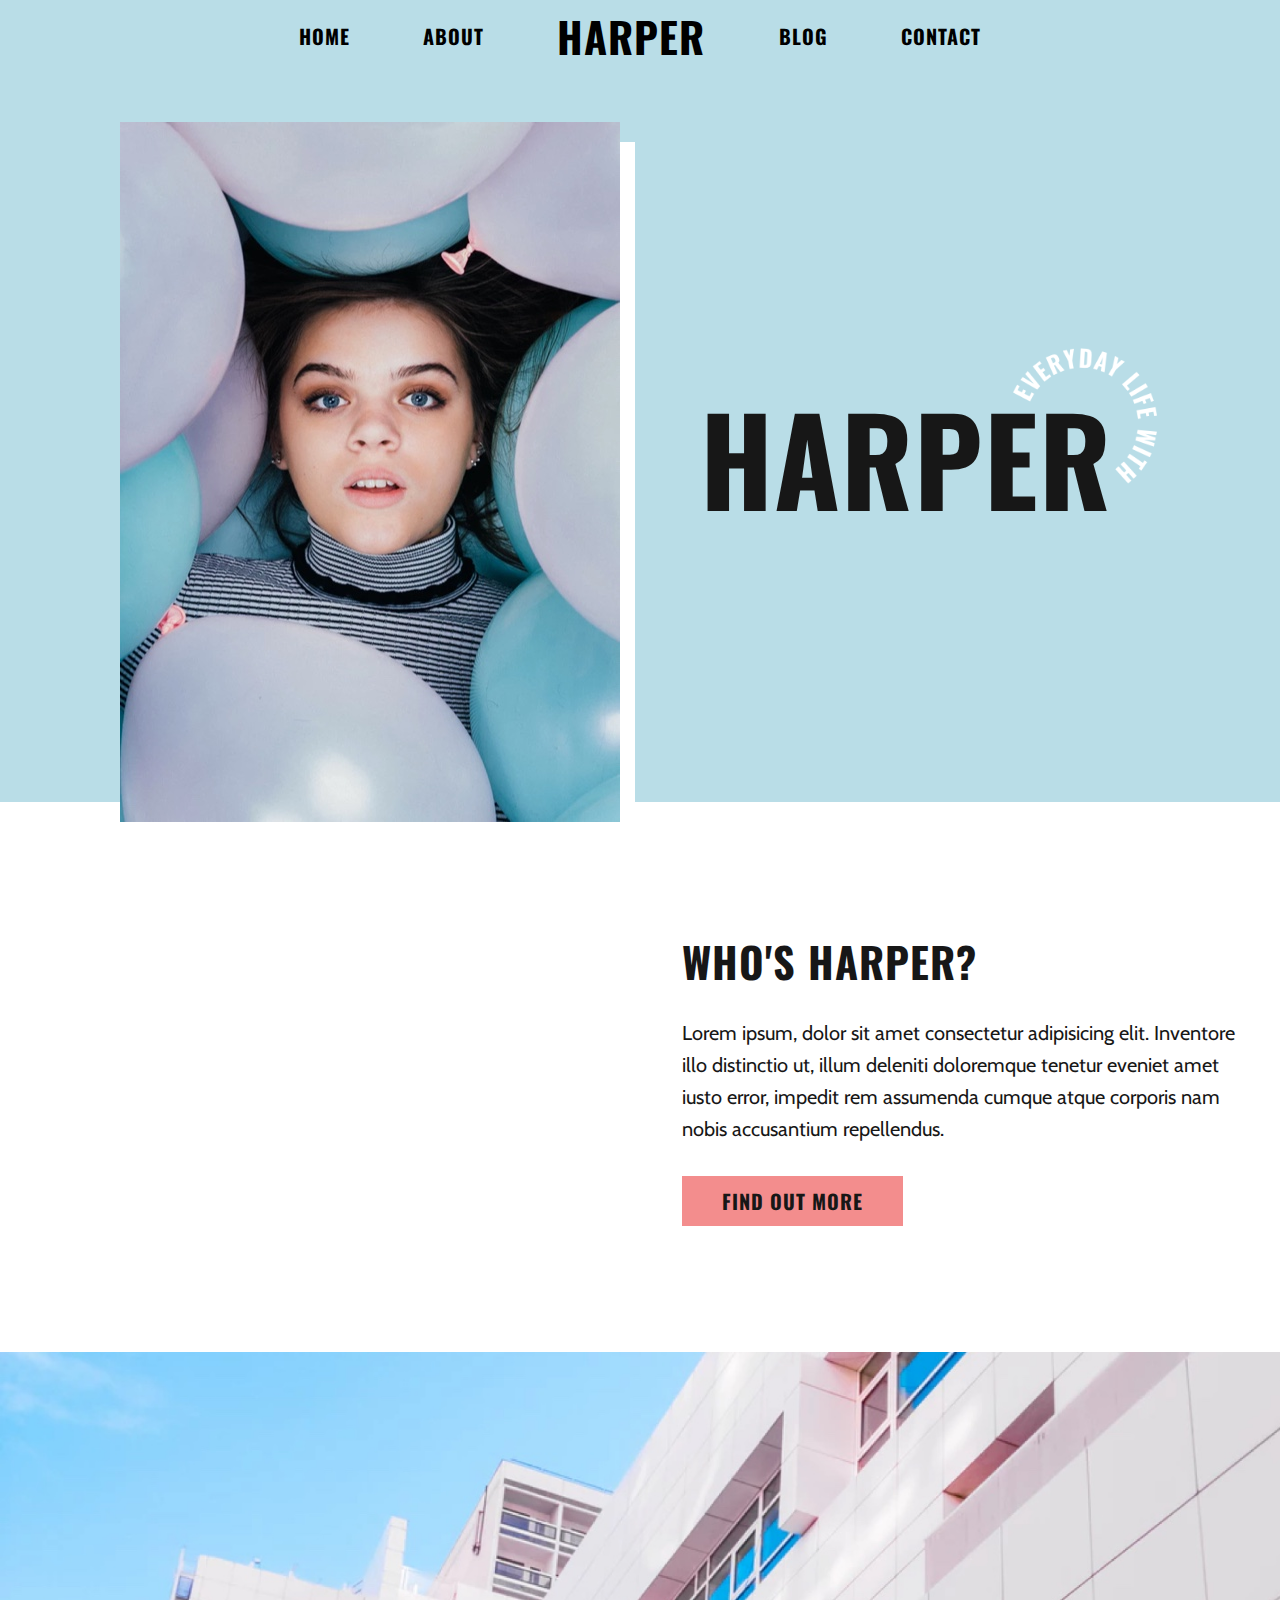
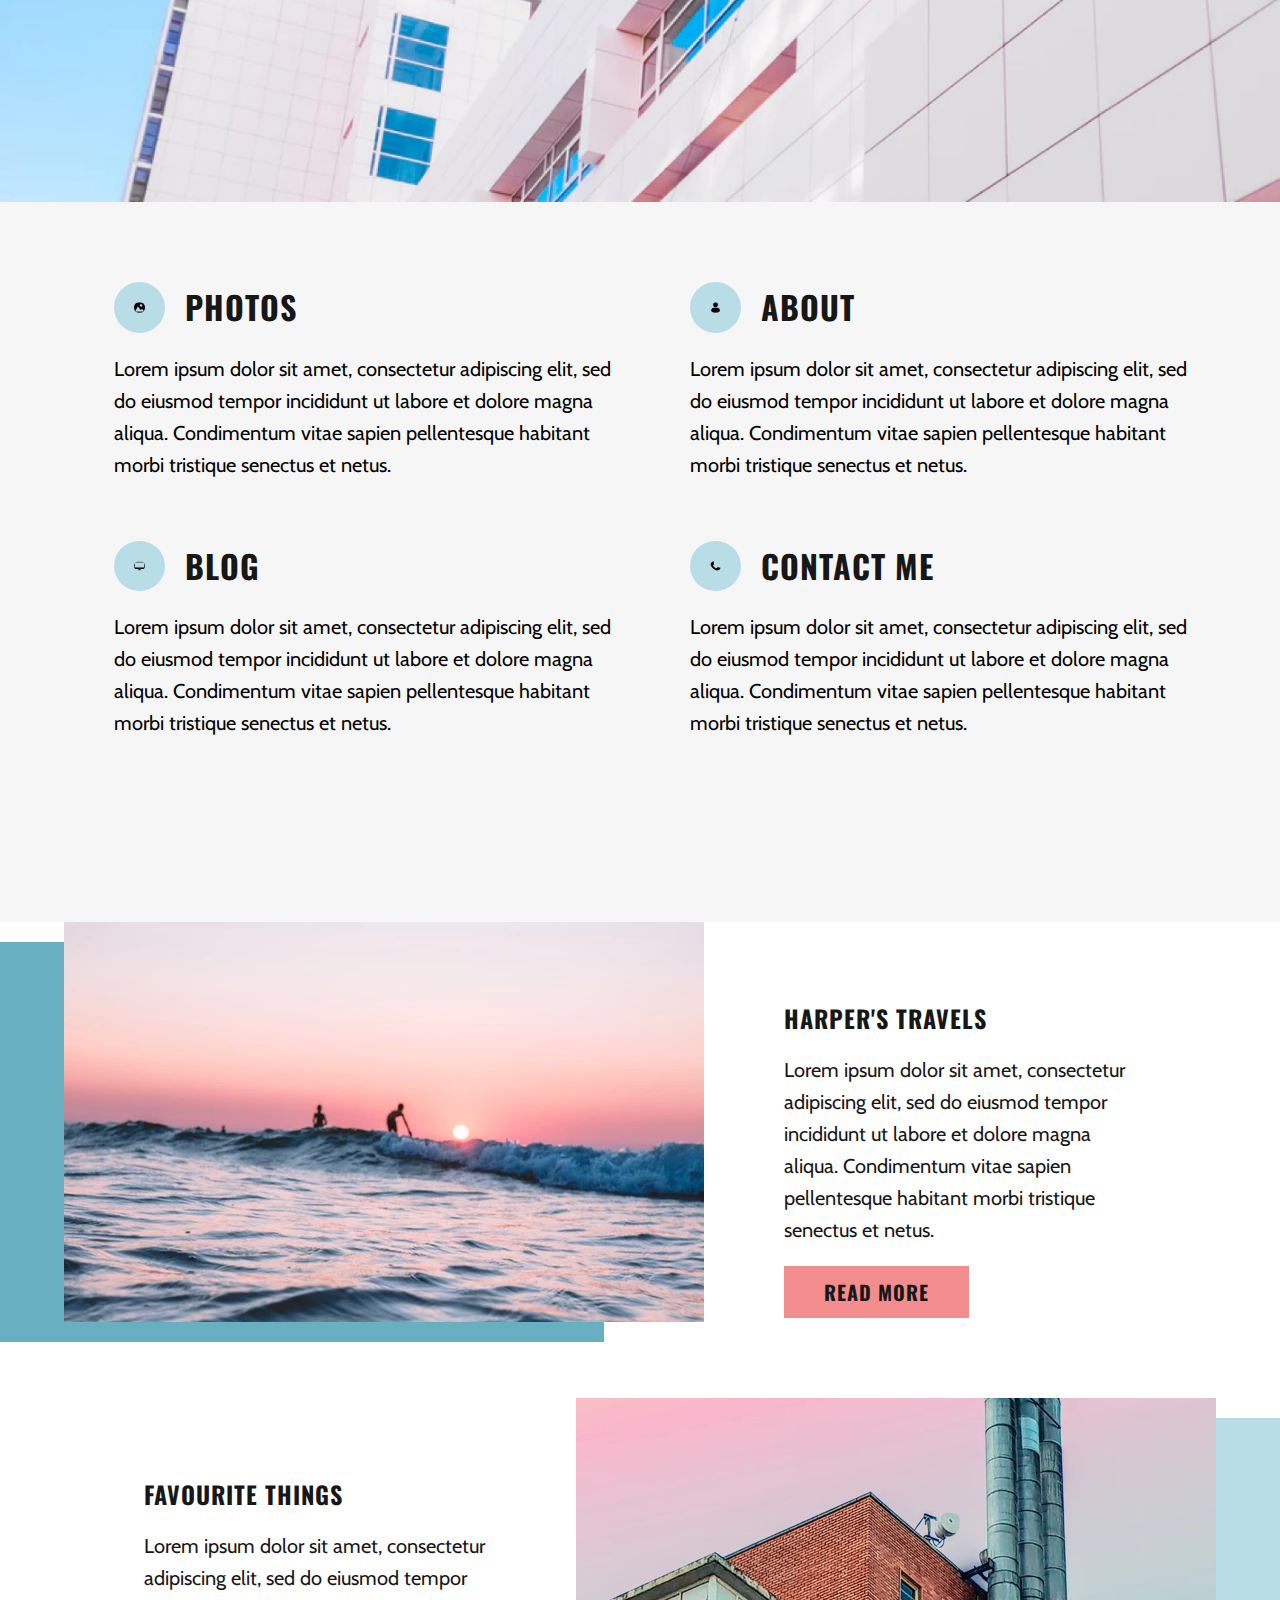
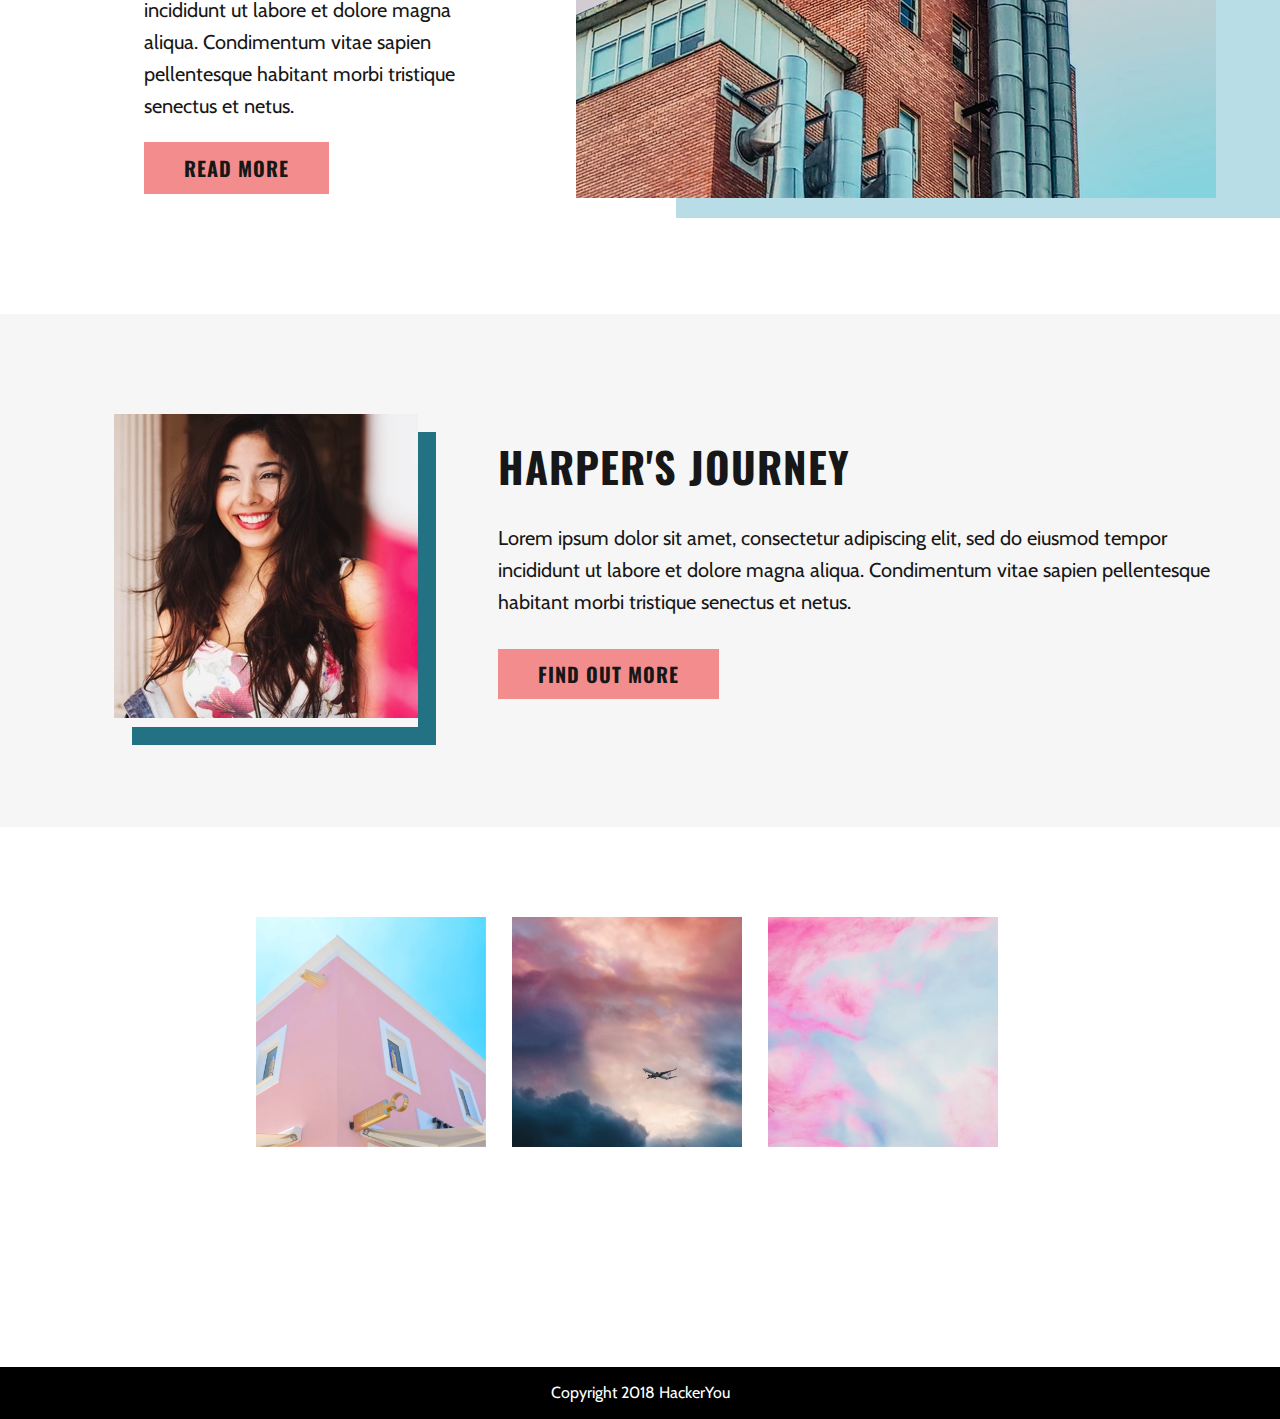
==== commit 05a956ff: "added mobile media queries" ====
--- a/index.html
+++ b/index.html
@@ -96,7 +96,7 @@
                         <h4>HARPER'S TRAVELS</h4>
                         <p>Lorem ipsum dolor sit amet, consectetur adipiscing elit, sed do eiusmod tempor incididunt ut labore et dolore magna
                         aliqua. Condimentum vitae sapien pellentesque habitant morbi tristique senectus et netus.</p>
-                        <a href="#" class="blogButton">Read More</a>
+                        <a href="#" class="blogButton">READ MORE</a>
                     </div>
                 </div>
                 <div class="blogTwo">
@@ -104,7 +104,7 @@
                         <h4>FAVOURITE THINGS</h4>
                         <p>Lorem ipsum dolor sit amet, consectetur adipiscing elit, sed do eiusmod tempor incididunt ut labore et dolore magna
                             aliqua. Condimentum vitae sapien pellentesque habitant morbi tristique senectus et netus.</p>
-                            <a href="#" class="blogButton">Read More</a>
+                            <a href="#" class="blogButton">READ MORE</a>
                         </div>
                         <div class="blogTwoImg">
                             <img src="./assets/home-image-4.jpg" alt="close up shot of industrial building">
@@ -123,7 +123,7 @@
                         <h2>HARPER'S JOURNEY</h2>
                         <p>Lorem ipsum dolor sit amet, consectetur adipiscing elit, sed do eiusmod tempor incididunt ut labore et dolore magna
                         aliqua. Condimentum vitae sapien pellentesque habitant morbi tristique senectus et netus.</p>
-                        <a href="#" class="button">Find Out More</a>
+                        <a href="#" class="button">FIND OUT MORE</a>
                     </div>
                 </div>
             </div>
--- a/styles/styles.css
+++ b/styles/styles.css
@@ -317,8 +317,11 @@
 header .headerFlex .homeHeaderImg {
   margin-left: 120px;
   margin-top: 40px;
-}
-header .headerContent {
+  -webkit-box-shadow: 15px 20px 0px 0px white;
+          box-shadow: 15px 20px 0px 0px white;
+}
+
+.headerContent {
   margin-left: 80px;
   display: -webkit-box;
   display: -ms-flexbox;
@@ -330,16 +333,16 @@
       -ms-flex-pack: center;
           justify-content: center;
 }
-header .headerContent .contentContainer {
+.headerContent .contentContainer {
   position: relative;
 }
-header .headerContent .contentContainer img {
+.headerContent .contentContainer img {
   width: 35%;
   position: absolute;
   top: -63px;
   right: -45px;
 }
-header .headerContent .logoHero {
+.headerContent .logoHero {
   font-size: 6rem;
 }
 
@@ -479,7 +482,37 @@
   display: -ms-flexbox;
   display: flex;
 }
+.blogOne img {
+  -webkit-box-shadow: -100px 20px 0px 0px #68b0c1;
+          box-shadow: -100px 20px 0px 0px #68b0c1;
+}
 .blogOne .blogOneContent {
+  margin: 80px;
+  display: -webkit-box;
+  display: -ms-flexbox;
+  display: flex;
+  -webkit-box-orient: vertical;
+  -webkit-box-direction: normal;
+      -ms-flex-direction: column;
+          flex-direction: column;
+  -webkit-box-pack: end;
+      -ms-flex-pack: end;
+          justify-content: flex-end;
+  -webkit-box-align: start;
+      -ms-flex-align: start;
+          align-items: flex-start;
+}
+
+.blogTwo {
+  display: -webkit-box;
+  display: -ms-flexbox;
+  display: flex;
+}
+.blogTwo img {
+  -webkit-box-shadow: 100px 20px 0px 0px #b9dde7;
+          box-shadow: 100px 20px 0px 0px #b9dde7;
+}
+.blogTwo .blogTwoContent {
   margin: 80px;
   display: -webkit-box;
   display: -ms-flexbox;
@@ -496,28 +529,6 @@
           align-items: flex-start;
 }
 
-.blogTwo {
-  display: -webkit-box;
-  display: -ms-flexbox;
-  display: flex;
-}
-.blogTwo .blogTwoContent {
-  margin: 80px;
-  display: -webkit-box;
-  display: -ms-flexbox;
-  display: flex;
-  -webkit-box-orient: vertical;
-  -webkit-box-direction: normal;
-      -ms-flex-direction: column;
-          flex-direction: column;
-  -webkit-box-pack: center;
-      -ms-flex-pack: center;
-          justify-content: center;
-  -webkit-box-align: start;
-      -ms-flex-align: start;
-          align-items: flex-start;
-}
-
 .journey {
   min-height: 0vh;
   background: #f6f6f6;
@@ -536,6 +547,11 @@
   padding-top: 100px;
   margin-left: 50px;
 }
+.journey .journeyFlex .headshot {
+  -webkit-box-shadow: 18px 18px 0px 0px #227284;
+          box-shadow: 18px 18px 0px 0px #227284;
+  margin: 0;
+}
 .journey .journeyFlex .journeyContent {
   margin-left: 80px;
 }
@@ -688,7 +704,6 @@
       -ms-flex-pack: end;
           justify-content: flex-end;
   margin: 20px 0;
-  width: 80%;
 }
 
 .blogMain {
@@ -818,9 +833,13 @@
         -ms-flex-pack: center;
             justify-content: center;
     margin-left: 0;
+    -webkit-box-shadow: none;
+            box-shadow: none;
   }
   header .headerFlex .homeHeaderImg img {
     width: 50%;
+    -webkit-box-shadow: 15px 15px 0px 0px white;
+            box-shadow: 15px 15px 0px 0px white;
   }
   header .headerContent .logoHero {
     font-size: 3rem;
@@ -833,6 +852,7 @@
   }
   header .headerContent .contentContainer {
     position: relative;
+    margin-top: 20px;
   }
   header .headerContent .contentContainer img {
     width: 35%;
@@ -1103,4 +1123,17 @@
         -ms-flex-direction: column;
             flex-direction: column;
   }
+}
+@media (max-width: 390px) {
+  .whosHarper .button {
+    display: block;
+    width: 90%;
+    margin: 0 auto;
+  }
+  .journeyContent h2 {
+    margin-top: 30px;
+  }
+  .contactMain .contactBox {
+    margin-top: 80px;
+  }
 }